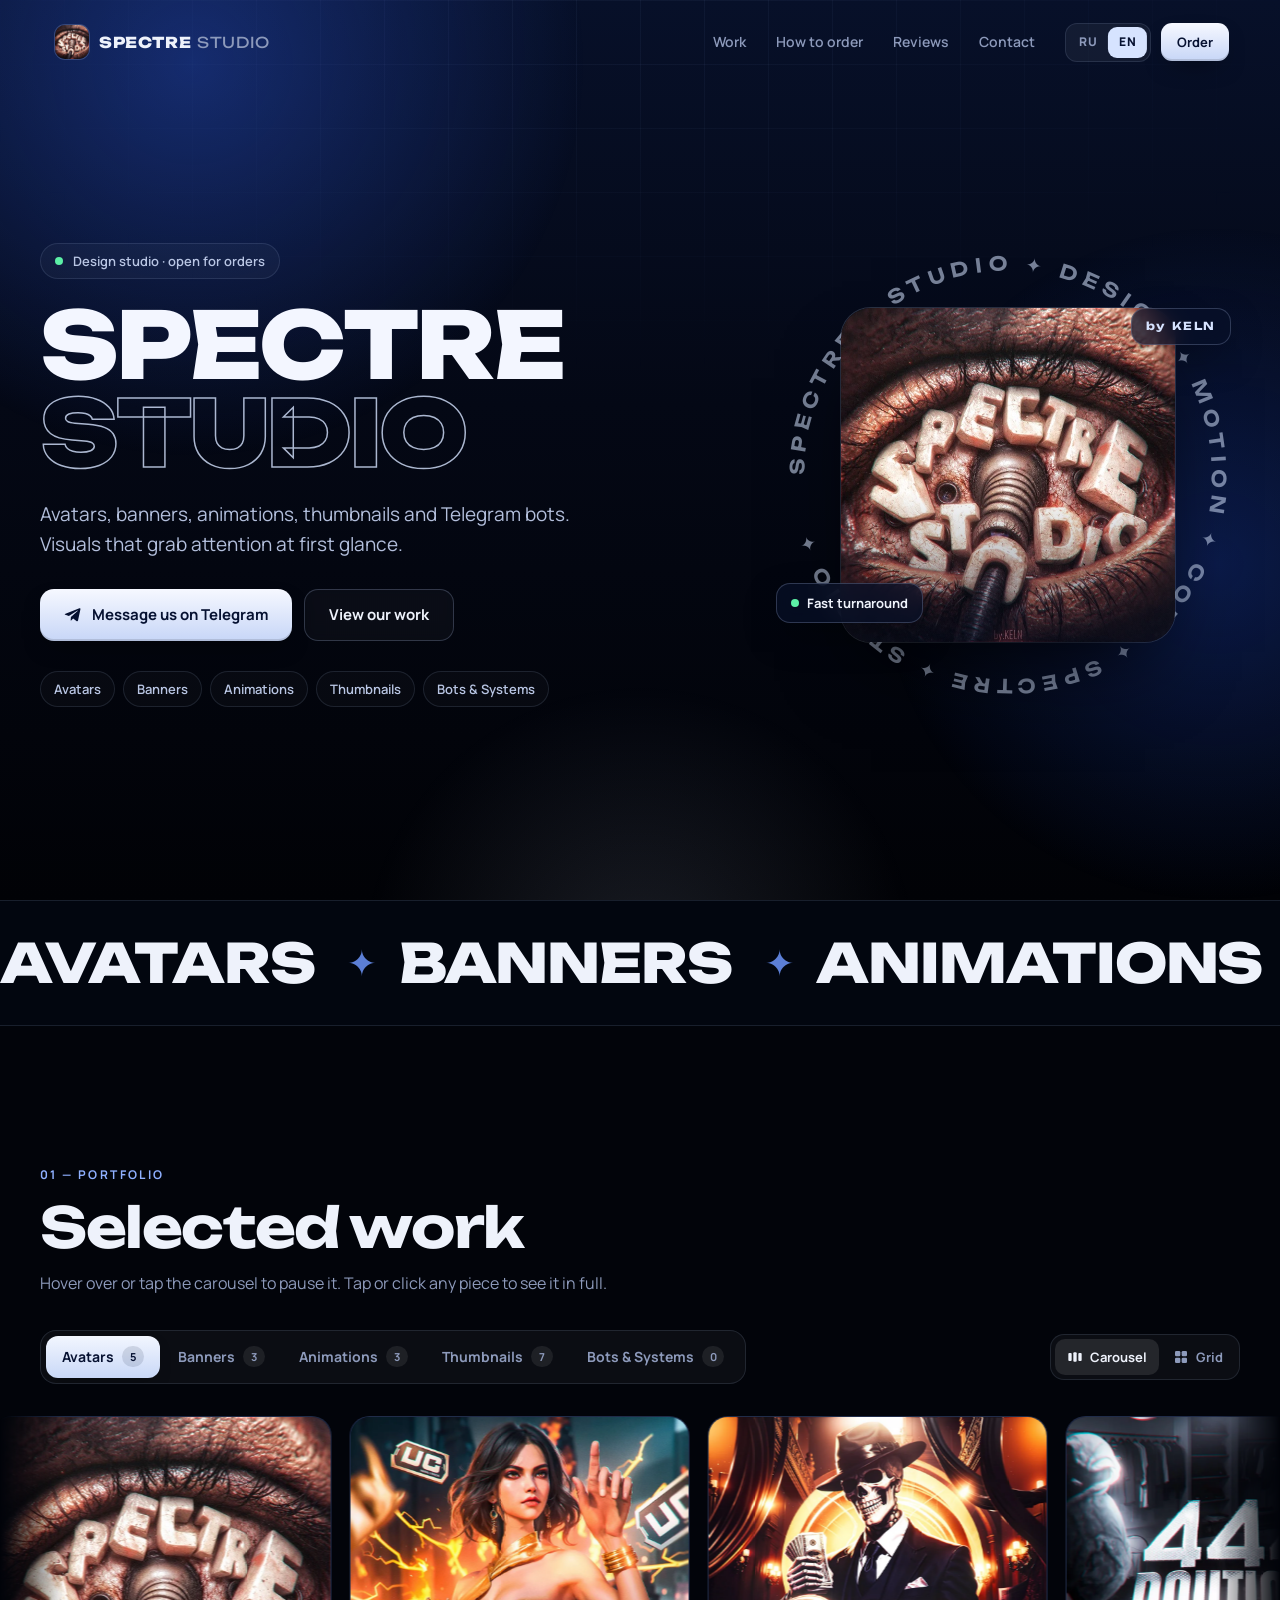
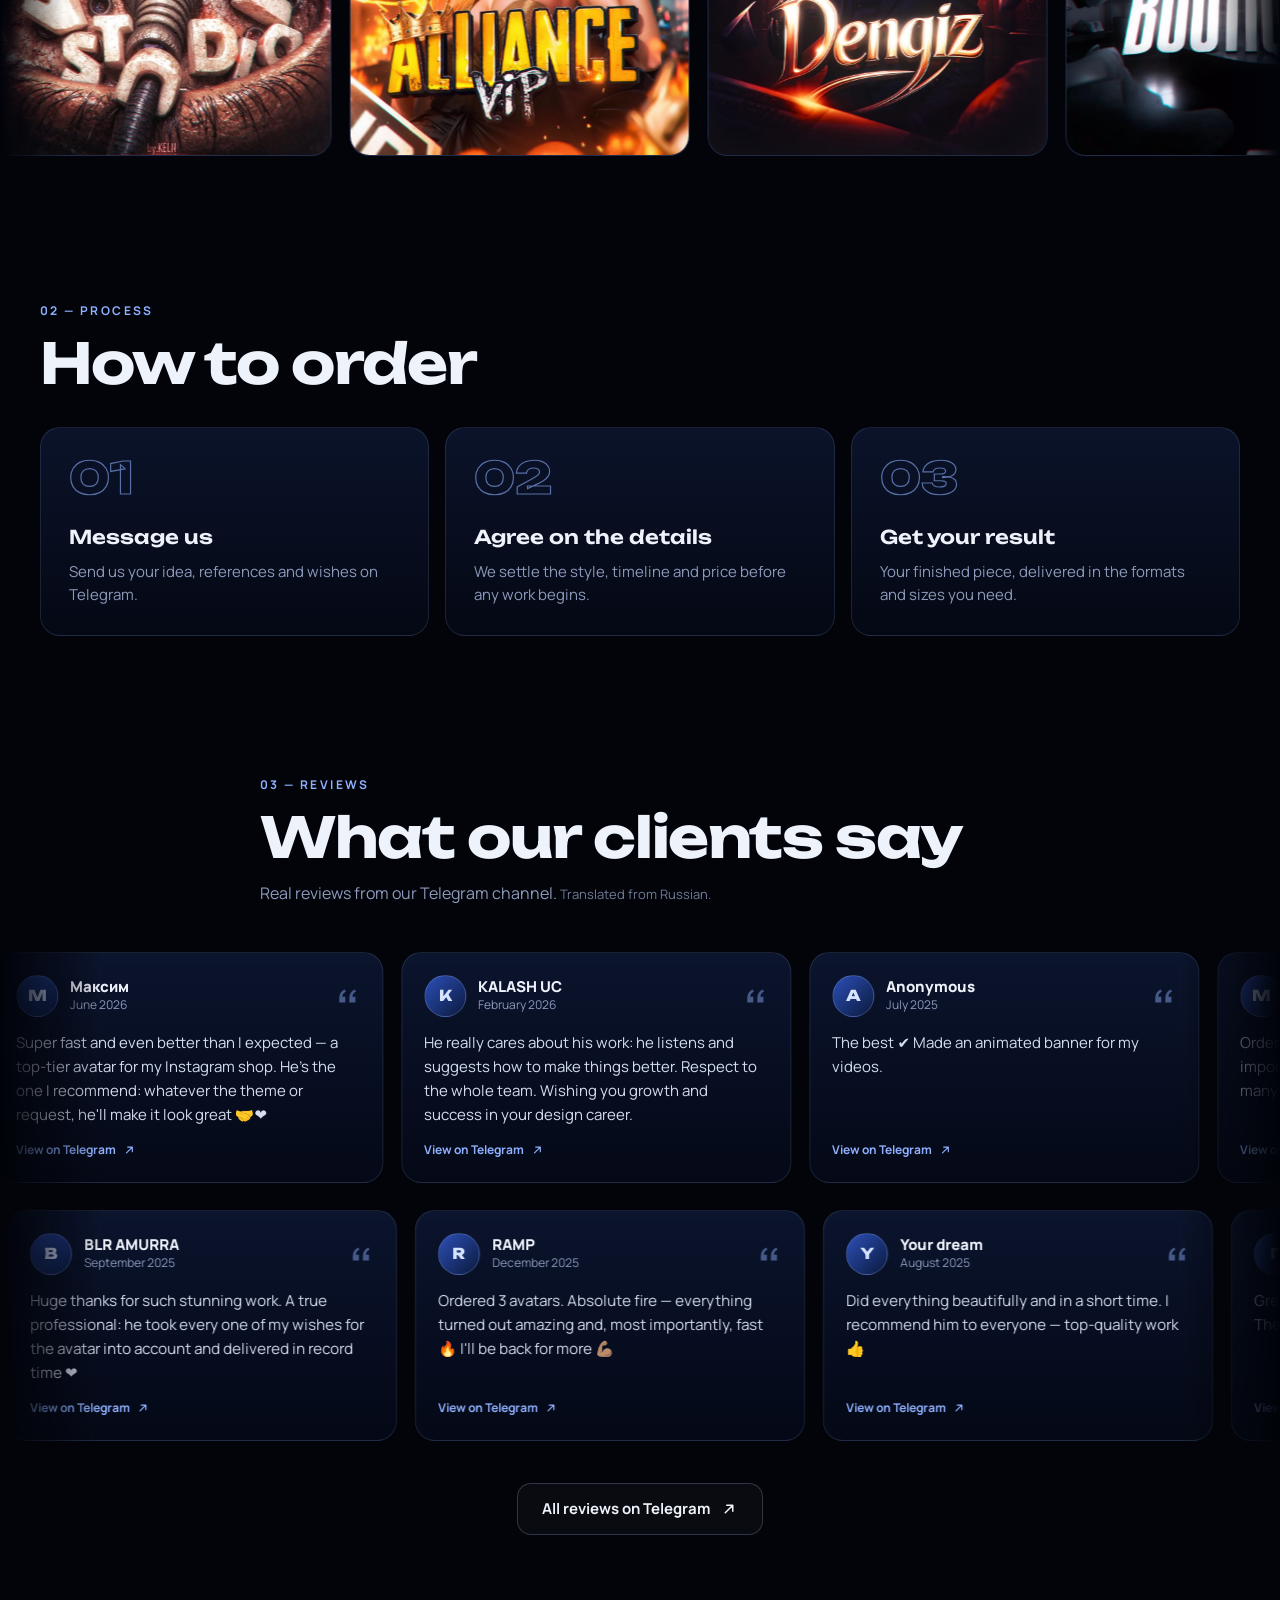
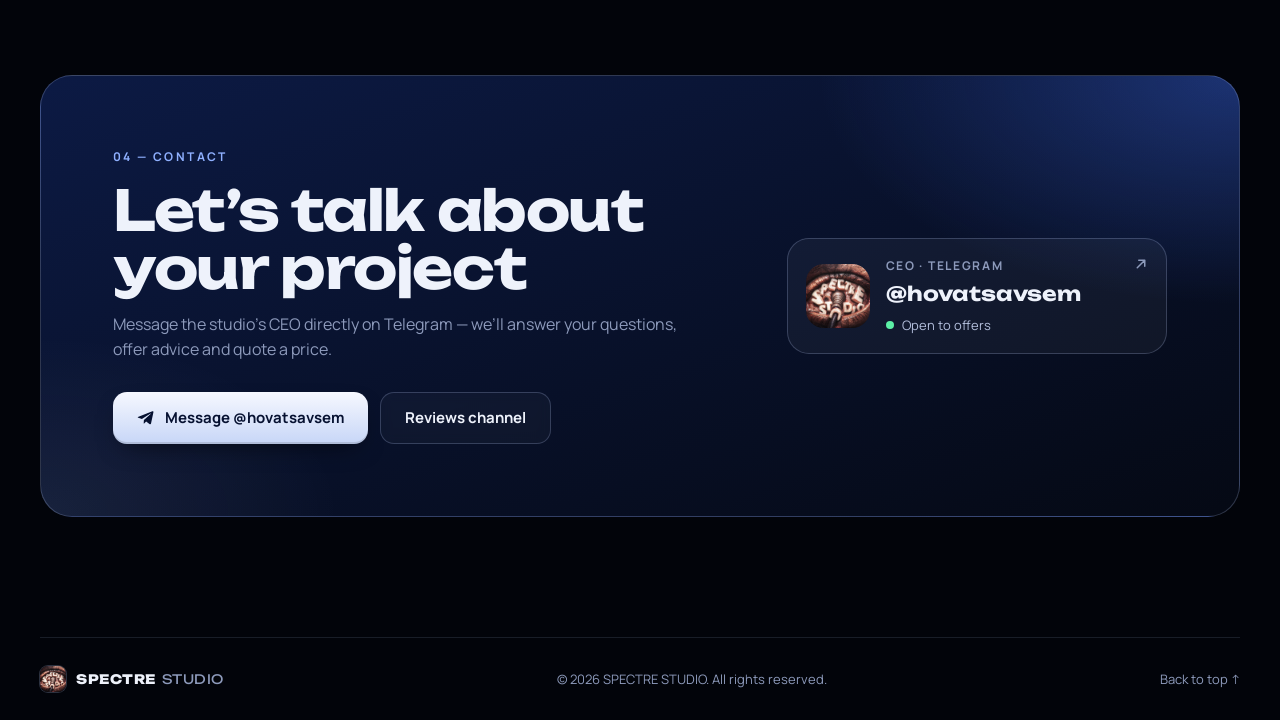
==== index.html @ 11660a3a "SPECTRE STUDIO portfolio site" ====
<!doctype html>
<html lang="ru">
<head>
  <meta charset="utf-8">
  <meta name="viewport" content="width=device-width, initial-scale=1, viewport-fit=cover">
  <title>SPECTRE STUDIO — дизайн-студия</title>
  <meta name="description" content="SPECTRE STUDIO — аватарки, баннеры, анимации, превью и Telegram-боты. Портфолио и отзывы.">
  <meta name="theme-color" content="#040814">
  <link rel="icon" href="assets/logo.webp" type="image/webp">
  <link rel="apple-touch-icon" href="assets/logo.webp">
  <meta property="og:type" content="website">
  <meta property="og:title" content="SPECTRE STUDIO">
  <meta property="og:description" content="Аватарки, баннеры, анимации, превью и Telegram-боты. Avatars, banners, animations, thumbnails & bots.">
  <meta property="og:image" content="assets/logo.webp">
  <link rel="preconnect" href="https://fonts.googleapis.com">
  <link rel="preconnect" href="https://fonts.gstatic.com" crossorigin>
  <link href="https://fonts.googleapis.com/css2?family=Manrope:wght@400;500;600;700;800&family=Unbounded:wght@400;600;800&display=swap" rel="stylesheet">
  <link rel="stylesheet" href="css/style.css">
  <script>document.documentElement.classList.add('js')</script>
</head>
<body>

  <div class="bg" aria-hidden="true">
    <div class="aurora a1"></div>
    <div class="aurora a2"></div>
    <div class="aurora a3"></div>
    <div class="grid-lines"></div>
  </div>

  <!-- ================= HEADER ================= -->
  <header class="nav" id="nav">
    <a class="brand" href="#top" aria-label="SPECTRE STUDIO">
      <img src="assets/logo.webp" alt="" width="34" height="34">
      <span>SPECTRE<b>STUDIO</b></span>
    </a>
    <nav class="nav-links" id="navLinks">
      <a href="#works" data-i18n="nav.works">Работы</a>
      <a href="#process" data-i18n="nav.process">Как заказать</a>
      <a href="#reviews" data-i18n="nav.reviews">Отзывы</a>
      <a href="#contact" data-i18n="nav.contact">Контакты</a>
    </nav>
    <div class="nav-right">
      <div class="lang" id="lang" role="group" aria-label="Language">
        <span class="lang-pill" aria-hidden="true"></span>
        <button type="button" data-lang="ru">RU</button>
        <button type="button" data-lang="en">EN</button>
      </div>
      <a class="btn btn-primary btn-sm nav-cta" href="https://t.me/hovatsavsem" target="_blank" rel="noopener" data-i18n="nav.order">Заказать</a>
      <button class="burger" id="burger" type="button" aria-label="Menu" aria-expanded="false"><span></span><span></span></button>
    </div>
  </header>

  <main>
    <!-- ================= HERO ================= -->
    <section class="hero container" id="top">
      <div class="hero-text">
        <p class="eyebrow reveal"><span class="dot"></span><span data-i18n="hero.eyebrow">Дизайн-студия · принимаем заказы</span></p>
        <h1 class="hero-title" aria-label="SPECTRE STUDIO">
          <span class="line grad" data-split>SPECTRE</span>
          <span class="line outline" data-split>STUDIO</span>
        </h1>
        <p class="hero-sub reveal" style="--d:.5s" data-i18n="hero.sub">Аватарки, баннеры, анимации, превью и Telegram-боты. Делаем визуал, который цепляет с первого взгляда.</p>
        <div class="hero-cta reveal" style="--d:.65s">
          <a class="btn btn-primary magnetic" href="https://t.me/hovatsavsem" target="_blank" rel="noopener">
            <svg class="ic" viewBox="0 0 24 24" aria-hidden="true"><path d="M21.9 4.3 18.7 19.4c-.2 1-.9 1.3-1.7.8l-4.8-3.5-2.3 2.2c-.3.3-.5.5-1 .5l.3-4.9 8.9-8c.4-.3-.1-.5-.6-.2l-11 6.9-4.7-1.5c-1-.3-1-1 .2-1.5L20.5 3c.9-.3 1.6.2 1.4 1.3Z" fill="currentColor"/></svg>
            <span data-i18n="hero.cta">Написать в Telegram</span>
          </a>
          <a class="btn btn-ghost" href="#works" data-i18n="hero.cta2">Смотреть работы</a>
        </div>
        <ul class="hero-cats reveal" style="--d:.8s" id="heroCats"></ul>
      </div>

      <div class="hero-visual reveal" style="--d:.3s" id="heroVisual">
        <svg class="orbit" viewBox="0 0 200 200" aria-hidden="true">
          <defs><path id="circ" d="M100,100 m-88,0 a88,88 0 1,1 176,0 a88,88 0 1,1 -176,0"/></defs>
          <g class="orbit-g"><text><textPath href="#circ">SPECTRE ✦ STUDIO ✦ DESIGN ✦ MOTION ✦ CODE ✦ SPECTRE ✦ STUDIO ✦ </textPath></text></g>
        </svg>
        <div class="tilt" id="tilt">
          <img src="assets/logo.webp" alt="SPECTRE STUDIO" width="640" height="640" fetchpriority="high">
          <div class="tilt-glare"></div>
        </div>
        <div class="float-badge fb1"><span class="dot"></span><span data-i18n="hero.badge1">Быстрые сроки</span></div>
        <div class="float-badge fb2">by KELN</div>
      </div>
    </section>

    <!-- ================= TICKER ================= -->
    <div class="ticker" aria-hidden="true"><div class="ticker-track" id="ticker"></div></div>

    <!-- ================= WORKS ================= -->
    <section class="section container" id="works">
      <div class="section-head reveal">
        <p class="kicker">01 — <span data-i18n="works.kicker">Портфолио</span></p>
        <h2 data-i18n="works.title">Наши работы</h2>
        <p class="section-sub" data-i18n="works.sub">Наведите курсор или коснитесь карусели, чтобы её остановить. Нажмите на работу, чтобы открыть её целиком.</p>
      </div>

      <div class="works-bar reveal">
        <div class="tabs" id="tabs" role="tablist"><span class="tab-ind" id="tabInd" aria-hidden="true"></span></div>
        <div class="view-toggle" id="viewToggle" role="group">
          <button type="button" data-view="carousel">
            <svg class="ic" viewBox="0 0 24 24" aria-hidden="true"><rect x="2" y="6" width="5" height="12" rx="1.5"/><rect x="9.5" y="5" width="5" height="14" rx="1.5"/><rect x="17" y="6" width="5" height="12" rx="1.5"/></svg>
            <span data-i18n="view.carousel">Карусель</span>
          </button>
          <button type="button" data-view="grid">
            <svg class="ic" viewBox="0 0 24 24" aria-hidden="true"><rect x="3" y="3" width="8" height="8" rx="2"/><rect x="13" y="3" width="8" height="8" rx="2"/><rect x="3" y="13" width="8" height="8" rx="2"/><rect x="13" y="13" width="8" height="8" rx="2"/></svg>
            <span data-i18n="view.grid">Сетка</span>
          </button>
        </div>
      </div>

      <div class="works-stage" id="stage" role="tabpanel" aria-live="polite"></div>
    </section>

    <!-- ================= PROCESS ================= -->
    <section class="section container" id="process">
      <div class="section-head reveal">
        <p class="kicker">02 — <span data-i18n="process.kicker">Процесс</span></p>
        <h2 data-i18n="process.title">Как заказать</h2>
      </div>
      <ol class="steps">
        <li class="step spot reveal">
          <span class="step-n">01</span>
          <h3 data-i18n="process.s1t">Напишите нам</h3>
          <p data-i18n="process.s1">Отправьте идею, референсы и пожелания в Telegram.</p>
        </li>
        <li class="step spot reveal" style="--d:.12s">
          <span class="step-n">02</span>
          <h3 data-i18n="process.s2t">Обсудим детали</h3>
          <p data-i18n="process.s2">Согласуем стиль, сроки и стоимость до начала работы.</p>
        </li>
        <li class="step spot reveal" style="--d:.24s">
          <span class="step-n">03</span>
          <h3 data-i18n="process.s3t">Получите результат</h3>
          <p data-i18n="process.s3">Готовая работа в нужных форматах и размерах.</p>
        </li>
      </ol>
    </section>

    <!-- ================= REVIEWS ================= -->
    <section class="section" id="reviews">
      <div class="container section-head reveal">
        <p class="kicker">03 — <span data-i18n="reviews.kicker">Отзывы</span></p>
        <h2 data-i18n="reviews.title">Что говорят клиенты</h2>
        <p class="section-sub"><span data-i18n="reviews.sub">Реальные отзывы из нашего Telegram-канала.</span> <span class="tr-note" data-i18n="reviews.note"></span></p>
      </div>
      <div class="reviews reveal" id="reviewsRows"></div>
      <div class="container center reveal">
        <a class="btn btn-ghost" href="https://t.me/specreview" target="_blank" rel="noopener">
          <span data-i18n="reviews.all">Все отзывы в Telegram</span>
          <svg class="ic" viewBox="0 0 24 24" aria-hidden="true"><path d="M7 17 17 7M9 7h8v8" fill="none" stroke="currentColor" stroke-width="2" stroke-linecap="round" stroke-linejoin="round"/></svg>
        </a>
      </div>
    </section>

    <!-- ================= CONTACT ================= -->
    <section class="section container" id="contact">
      <div class="contact-card reveal">
        <div class="contact-text">
          <p class="kicker">04 — <span data-i18n="contact.kicker">Контакты</span></p>
          <h2 data-i18n="contact.title">Обсудим ваш проект?</h2>
          <p class="section-sub" data-i18n="contact.sub">Пишите напрямую CEO студии в Telegram — ответим на вопросы, подскажем и рассчитаем стоимость.</p>
          <div class="hero-cta">
            <a class="btn btn-primary magnetic" href="https://t.me/hovatsavsem" target="_blank" rel="noopener">
              <svg class="ic" viewBox="0 0 24 24" aria-hidden="true"><path d="M21.9 4.3 18.7 19.4c-.2 1-.9 1.3-1.7.8l-4.8-3.5-2.3 2.2c-.3.3-.5.5-1 .5l.3-4.9 8.9-8c.4-.3-.1-.5-.6-.2l-11 6.9-4.7-1.5c-1-.3-1-1 .2-1.5L20.5 3c.9-.3 1.6.2 1.4 1.3Z" fill="currentColor"/></svg>
              <span data-i18n="contact.cta">Написать @hovatsavsem</span>
            </a>
            <a class="btn btn-ghost" href="https://t.me/specreview" target="_blank" rel="noopener" data-i18n="contact.cta2">Канал с отзывами</a>
          </div>
        </div>
        <a class="ceo spot" href="https://t.me/hovatsavsem" target="_blank" rel="noopener">
          <img src="assets/logo.webp" alt="" width="64" height="64" loading="lazy">
          <div>
            <p class="ceo-role">CEO · Telegram</p>
            <p class="ceo-name">@hovatsavsem</p>
            <p class="ceo-status"><span class="dot"></span><span data-i18n="contact.offers">Предложения рассматриваю</span></p>
          </div>
          <svg class="ic ceo-arrow" viewBox="0 0 24 24" aria-hidden="true"><path d="M7 17 17 7M9 7h8v8" fill="none" stroke="currentColor" stroke-width="2" stroke-linecap="round" stroke-linejoin="round"/></svg>
        </a>
      </div>
    </section>
  </main>

  <footer class="footer container">
    <span class="brand small"><img src="assets/logo.webp" alt="" width="26" height="26" loading="lazy"><span>SPECTRE<b>STUDIO</b></span></span>
    <span class="muted">© <span id="year">2026</span> SPECTRE STUDIO. <span data-i18n="footer.rights">Все права защищены.</span></span>
    <a class="muted link" href="#top" data-i18n="footer.top">Наверх ↑</a>
  </footer>

  <!-- ================= LIGHTBOX ================= -->
  <div class="lightbox" id="lightbox" role="dialog" aria-modal="true" aria-hidden="true">
    <button class="lb-btn lb-close" type="button" data-i18n-aria="lb.close" aria-label="Закрыть">
      <svg class="ic" viewBox="0 0 24 24" aria-hidden="true"><path d="M6 6l12 12M18 6 6 18" fill="none" stroke="currentColor" stroke-width="2" stroke-linecap="round"/></svg>
    </button>
    <button class="lb-btn lb-prev" type="button" data-i18n-aria="lb.prev" aria-label="Назад">
      <svg class="ic" viewBox="0 0 24 24" aria-hidden="true"><path d="M15 5l-7 7 7 7" fill="none" stroke="currentColor" stroke-width="2" stroke-linecap="round" stroke-linejoin="round"/></svg>
    </button>
    <figure class="lb-figure">
      <div class="lb-media" id="lbMedia"></div>
      <figcaption class="lb-cap"><span id="lbTitle"></span><span class="lb-count" id="lbCount"></span></figcaption>
    </figure>
    <button class="lb-btn lb-next" type="button" data-i18n-aria="lb.next" aria-label="Вперёд">
      <svg class="ic" viewBox="0 0 24 24" aria-hidden="true"><path d="M9 5l7 7-7 7" fill="none" stroke="currentColor" stroke-width="2" stroke-linecap="round" stroke-linejoin="round"/></svg>
    </button>
  </div>

  <script src="data/works.js"></script>
  <script src="data/reviews.js"></script>
  <script src="js/app.js"></script>
</body>
</html>
---- css/style.css ----
/* =====================================================================
   SPECTRE STUDIO — styles
   Цвета меняются в :root
   ===================================================================== */
:root {
  --bg-0: #02040a;
  --bg-1: #060c1f;
  --navy: #0b1a3d;
  --blue: #2c4fb8;
  --blue-2: #5c7fd6;
  --ice: #d6e3ff;
  --text: #eef2fb;
  --muted: #8d9abb;
  --line: rgba(190, 210, 255, .12);
  --line-2: rgba(190, 210, 255, .22);
  --card: rgba(14, 24, 54, .5);
  --radius: 20px;
  --ease: cubic-bezier(.2, .8, .2, 1);
  --spring: cubic-bezier(.16, 1, .3, 1);
  --display: "Unbounded", "Manrope", system-ui, sans-serif;
  --body: "Manrope", system-ui, -apple-system, "Segoe UI", sans-serif;
}

*, *::before, *::after { box-sizing: border-box; margin: 0; padding: 0; }
html { scroll-behavior: smooth; -webkit-text-size-adjust: 100%; scroll-padding-top: 90px; }
html, body { overflow-x: clip; }
@supports not (overflow: clip) { html { overflow-x: visible; } body { overflow-x: hidden; } }
body {
  font-family: var(--body);
  color: var(--text);
  background: var(--bg-0);
  line-height: 1.55;
  -webkit-font-smoothing: antialiased;
  -webkit-tap-highlight-color: transparent;
}
img, video, svg { display: block; max-width: 100%; }
a { color: inherit; text-decoration: none; }
button { font: inherit; color: inherit; background: none; border: 0; cursor: pointer; }
ol, ul { list-style: none; }
:focus-visible { outline: 2px solid var(--ice); outline-offset: 3px; border-radius: 10px; }
::selection { background: var(--blue); color: #fff; }
.container { width: min(1200px, 100% - 32px); margin-inline: auto; }
.center { display: flex; justify-content: center; }
.muted { color: var(--muted); }
.ic { width: 18px; height: 18px; flex: none; fill: currentColor; }

/* ---------------- background ---------------- */
.bg {
  position: fixed; inset: 0; z-index: -1; overflow: hidden;
  background: linear-gradient(180deg, #071029 0%, #040815 45%, #010206 100%);
}
.aurora { position: absolute; border-radius: 50%; will-change: transform; }
.a1 { width: 70vmax; height: 70vmax; left: -20vmax; top: -30vmax;
  background: radial-gradient(circle, rgba(40, 80, 200, .45), transparent 62%);
  animation: drift1 28s ease-in-out infinite alternate; }
.a2 { width: 60vmax; height: 60vmax; right: -25vmax; top: 20vh;
  background: radial-gradient(circle, rgba(18, 44, 120, .55), transparent 62%);
  animation: drift2 34s ease-in-out infinite alternate; }
.a3 { width: 50vmax; height: 50vmax; left: 25vw; bottom: -30vmax;
  background: radial-gradient(circle, rgba(210, 225, 255, .12), transparent 62%);
  animation: drift1 40s ease-in-out infinite alternate-reverse; }
.grid-lines {
  position: absolute; inset: 0;
  background-image:
    linear-gradient(rgba(160, 190, 255, .05) 1px, transparent 1px),
    linear-gradient(90deg, rgba(160, 190, 255, .05) 1px, transparent 1px);
  background-size: 64px 64px;
  -webkit-mask-image: radial-gradient(ellipse 80% 60% at 50% 0%, #000 10%, transparent 70%);
          mask-image: radial-gradient(ellipse 80% 60% at 50% 0%, #000 10%, transparent 70%);
}
@keyframes drift1 { to { transform: translate3d(8vw, 6vh, 0) scale(1.1); } }
@keyframes drift2 { to { transform: translate3d(-6vw, -8vh, 0) scale(1.15); } }

/* ---------------- buttons ---------------- */
.btn {
  position: relative; display: inline-flex; align-items: center; justify-content: center; gap: 10px;
  height: 52px; padding: 0 24px; border-radius: 14px;
  font-weight: 700; font-size: 15px; white-space: nowrap; overflow: hidden;
  transition: transform .25s var(--ease), background .25s, box-shadow .3s, border-color .25s;
}
.btn:active { transform: scale(.97); }
.btn-primary {
  background: linear-gradient(180deg, #f6f8ff, #c7d6f7);
  color: #061131;
  box-shadow: 0 10px 26px -12px rgba(0, 0, 0, .7), inset 0 -2px 0 rgba(0, 0, 0, .12);
}
.btn-primary::after {
  content: ""; position: absolute; inset: 0;
  background: linear-gradient(110deg, transparent 30%, rgba(255, 255, 255, .8) 50%, transparent 70%);
  transform: translateX(-120%); transition: transform .8s var(--ease);
}
.btn-primary:hover::after { transform: translateX(120%); }
.btn-primary:hover { box-shadow: 0 16px 32px -12px rgba(0, 0, 0, .8), inset 0 -2px 0 rgba(0, 0, 0, .12); }
.btn-ghost { border: 1px solid var(--line-2); background: rgba(255, 255, 255, .03); backdrop-filter: blur(6px); }
.btn-ghost:hover { background: rgba(255, 255, 255, .08); border-color: rgba(210, 225, 255, .4); }
.btn-sm { height: 38px; padding: 0 16px; font-size: 13px; border-radius: 11px; }

/* ---------------- header ---------------- */
.nav {
  position: fixed; top: 12px; left: 50%; transform: translateX(-50%);
  width: min(1200px, 100% - 24px); z-index: 50;
  display: flex; align-items: center; gap: 16px;
  padding: 10px 10px 10px 14px; border-radius: 18px;
  border: 1px solid transparent;
  transition: background .35s, border-color .35s, backdrop-filter .35s;
}
.nav.scrolled, .nav.open {
  background: rgba(5, 10, 26, .66);
  -webkit-backdrop-filter: blur(16px) saturate(150%);
          backdrop-filter: blur(16px) saturate(150%);
  border-color: var(--line);
}
.brand { display: flex; align-items: center; gap: 10px; font-family: var(--display); font-weight: 800; font-size: 15px; letter-spacing: .04em; }
.brand img { width: 34px; height: 34px; border-radius: 10px; object-fit: cover; box-shadow: 0 0 0 1px var(--line-2); }
.brand b { font-weight: 400; color: var(--muted); margin-left: 6px; }
.brand.small { font-size: 13px; }
.brand.small img { width: 26px; height: 26px; border-radius: 8px; }
.nav-links { display: flex; gap: 2px; margin-left: auto; }
.nav-links a { padding: 8px 14px; border-radius: 10px; font-size: 14px; font-weight: 600; color: var(--muted); transition: color .2s, background .2s; }
.nav-links a:hover { color: var(--text); background: rgba(255, 255, 255, .06); }
.nav-right { display: flex; align-items: center; gap: 10px; }

.lang { position: relative; display: grid; grid-template-columns: 1fr 1fr; padding: 3px; border-radius: 12px; background: rgba(255, 255, 255, .05); border: 1px solid var(--line); }
.lang button { position: relative; z-index: 1; padding: 6px 10px; font-size: 12px; font-weight: 800; letter-spacing: .08em; color: var(--muted); transition: color .3s; }
.lang button[aria-pressed="true"] { color: #061131; }
.lang-pill { position: absolute; top: 3px; bottom: 3px; left: 3px; width: calc(50% - 3px); border-radius: 9px; background: var(--ice); transition: transform .45s var(--spring); }
.lang[data-active="en"] .lang-pill { transform: translateX(100%); }

.burger { display: none; width: 40px; height: 40px; border-radius: 11px; border: 1px solid var(--line); background: rgba(255, 255, 255, .04); position: relative; }
.burger span { position: absolute; left: 11px; right: 11px; height: 2px; border-radius: 2px; background: var(--text); transition: transform .35s var(--ease); }
.burger span:first-child { top: 15px; }
.burger span:last-child { top: 22px; }
.nav.open .burger span:first-child { transform: translateY(3.5px) rotate(45deg); }
.nav.open .burger span:last-child { transform: translateY(-3.5px) rotate(-45deg); }

/* ---------------- hero ---------------- */
.hero {
  min-height: 100vh; min-height: 100svh;
  display: grid; grid-template-columns: 1.2fr .8fr; align-items: center; gap: 40px;
  padding: 120px 0 70px;
}
.eyebrow {
  display: inline-flex; align-items: center; gap: 10px;
  padding: 7px 14px; border-radius: 99px;
  border: 1px solid var(--line); background: rgba(255, 255, 255, .03);
  font-size: 13px; font-weight: 600; color: #b9c6e4;
}
.dot { width: 8px; height: 8px; border-radius: 50%; background: #5cf0a6; flex: none; }

.hero-title {
  font-family: var(--display); font-weight: 800;
  font-size: clamp(52px, 7.2vw, 104px); line-height: .95; letter-spacing: -.035em;
  margin: 22px 0 24px;
}
.hero-title .line { display: block; white-space: nowrap; }
.grad { color: #f3f6ff; }
.outline { color: transparent; -webkit-text-stroke: 1.5px rgba(214, 227, 255, .8); }
.char {
  display: inline-block; opacity: 0; filter: blur(14px); transform: translateY(35%) scale(.96);
  animation: charIn 1s var(--ease) forwards;
  animation-delay: calc(var(--i) * 55ms + 120ms);
}
@keyframes charIn { to { opacity: 1; filter: blur(0); transform: none; } }
.hero-sub { font-size: clamp(16px, 1.5vw, 19px); color: #b3bfdc; max-width: 46ch; }
.hero-cta { display: flex; flex-wrap: wrap; gap: 12px; margin-top: 30px; }
.hero-cats { display: flex; flex-wrap: wrap; gap: 8px; margin-top: 30px; }
.hero-cats button {
  padding: 7px 13px; border-radius: 99px; font-size: 13px; font-weight: 600; color: #b9c6e4;
  border: 1px solid var(--line); background: rgba(255, 255, 255, .025);
  transition: color .2s, border-color .2s, background .2s, transform .2s;
}
.hero-cats button:hover { color: var(--text); border-color: var(--line-2); background: rgba(255, 255, 255, .07); transform: translateY(-2px); }

.hero-visual { position: relative; width: 100%; max-width: 500px; aspect-ratio: 1; justify-self: center; perspective: 1100px; }
.orbit { position: absolute; inset: 0; width: 100%; height: 100%; overflow: hidden; }
.orbit-g { transform-origin: 100px 100px; animation: spin 40s linear infinite; }
.orbit text { font-family: var(--display); font-size: 8.4px; font-weight: 600; letter-spacing: 2.6px; fill: rgba(214, 227, 255, .55); }
@keyframes spin { to { transform: rotate(360deg); } }
.tilt {
  position: absolute; inset: 14%; border-radius: 30px; overflow: hidden;
  transform-style: preserve-3d; transition: transform .25s ease-out;
  box-shadow: 0 40px 80px -30px rgba(0, 0, 0, .85), 0 0 0 1px rgba(210, 225, 255, .18);
  animation: bob 7s ease-in-out infinite;
}
.tilt img { width: 100%; height: 100%; object-fit: cover; }
.tilt::after { content: ""; position: absolute; inset: 0; background: linear-gradient(180deg, transparent 55%, rgba(4, 10, 30, .55)); pointer-events: none; }
.tilt-glare { position: absolute; inset: 0; z-index: 1; pointer-events: none; opacity: 0; transition: opacity .3s;
  background: radial-gradient(circle at var(--gx, 50%) var(--gy, 50%), rgba(255, 255, 255, .28), transparent 50%); }
.hero-visual:hover .tilt-glare { opacity: 1; }
@keyframes bob { 50% { translate: 0 -10px; } }
.float-badge {
  position: absolute; display: flex; align-items: center; gap: 8px;
  padding: 9px 14px; border-radius: 14px; font-size: 13px; font-weight: 700;
  background: rgba(8, 16, 40, .7); border: 1px solid var(--line-2);
  -webkit-backdrop-filter: blur(10px); backdrop-filter: blur(10px);
  box-shadow: 0 14px 40px -12px rgba(0, 0, 0, .7);
  animation: bob 6s ease-in-out infinite;
}
.fb1 { left: 0; bottom: 18%; animation-delay: -2s; }
.fb2 { right: 2%; top: 14%; font-family: var(--display); font-size: 11px; letter-spacing: .14em; color: var(--ice); }

/* ---------------- ticker ---------------- */
.ticker { overflow: hidden; border-block: 1px solid var(--line); padding: 20px 0; background: rgba(4, 9, 24, .45); }
.ticker-track { display: flex; width: max-content; animation: tick 45s linear infinite; }
.ticker-track span {
  font-family: var(--display); font-weight: 800; font-size: clamp(26px, 4.4vw, 54px);
  letter-spacing: -.02em; text-transform: uppercase; padding-right: .6em; white-space: nowrap;
}
.ticker-track span:nth-child(even) { color: transparent; -webkit-text-stroke: 1.2px rgba(214, 227, 255, .45); }
.ticker-track i { font-style: normal; color: var(--blue-2); padding-right: .6em; font-family: var(--display); font-size: clamp(20px, 3vw, 36px); align-self: center; }
@keyframes tick { to { transform: translateX(-50%); } }

/* ---------------- sections ---------------- */
.section { padding: clamp(80px, 11vw, 140px) 0 0; }
.section:last-of-type { padding-bottom: clamp(80px, 10vw, 120px); }
.section-head { max-width: 760px; }
.kicker { font-size: 12px; font-weight: 700; letter-spacing: .2em; text-transform: uppercase; color: #8fb0ff; }
.section h2 { font-family: var(--display); font-weight: 700; font-size: clamp(30px, 4.8vw, 56px); line-height: 1.05; letter-spacing: -.025em; margin: 14px 0; }
.section-sub { color: var(--muted); font-size: 16px; max-width: 58ch; }
.tr-note { font-size: 13px; opacity: .8; }

/* ---------------- works ---------------- */
.works-bar { display: flex; justify-content: space-between; align-items: center; gap: 14px; flex-wrap: wrap; margin: 34px 0 26px; }
.tabs {
  position: relative; display: flex; gap: 2px; padding: 5px; max-width: 100%;
  border-radius: 16px; background: rgba(255, 255, 255, .04); border: 1px solid var(--line);
  overflow-x: auto; scrollbar-width: none; overscroll-behavior-x: contain;
}
.tabs::-webkit-scrollbar { display: none; }
.tab {
  position: relative; z-index: 1; flex: none; display: flex; align-items: center; gap: 8px;
  padding: 10px 16px; border-radius: 12px; font-size: 14px; font-weight: 700; color: var(--muted);
  transition: color .3s;
}
.tab:hover { color: var(--text); }
.tab .count { font-size: 11px; font-weight: 700; min-width: 22px; padding: 2px 7px; border-radius: 99px; background: rgba(255, 255, 255, .08); transition: background .3s; }
.tab[aria-selected="true"] { color: #061131; }
.tab[aria-selected="true"] .count { background: rgba(6, 17, 49, .12); }
.tab-ind {
  position: absolute; top: 5px; bottom: 5px; left: 0; width: 0; border-radius: 12px;
  background: linear-gradient(180deg, #f2f6ff, #c9d8f7);
  box-shadow: 0 6px 16px -8px rgba(0, 0, 0, .6);
  transition: transform .5s var(--spring), width .5s var(--spring);
}
.view-toggle { display: flex; padding: 4px; gap: 2px; border-radius: 14px; background: rgba(255, 255, 255, .04); border: 1px solid var(--line); }
.view-toggle button { display: flex; align-items: center; gap: 7px; padding: 8px 12px; border-radius: 10px; font-size: 13px; font-weight: 700; color: var(--muted); transition: color .25s, background .25s; }
.view-toggle button .ic { width: 16px; height: 16px; }
.view-toggle button[aria-pressed="true"] { color: var(--text); background: rgba(255, 255, 255, .1); }

.works-stage { position: relative; min-height: 240px; transition: opacity .35s var(--ease), filter .35s var(--ease), transform .35s var(--ease); }
.works-stage.swap { opacity: 0; filter: blur(10px); transform: translateY(10px); }
.works-stage .empty { display: flex; flex-direction: column; align-items: center; gap: 22px; padding: 56px 20px; text-align: center; color: var(--muted); border: 1px dashed var(--line-2); border-radius: var(--radius); background: rgba(255, 255, 255, .02); }
.works-stage .empty p { max-width: 46ch; font-size: 16px; }

.marquee {
  overflow: hidden; touch-action: pan-y; cursor: grab; padding: 6px 0;
  -webkit-mask-image: linear-gradient(90deg, transparent, #000 5%, #000 95%, transparent);
          mask-image: linear-gradient(90deg, transparent, #000 5%, #000 95%, transparent);
}
.marquee.dragging { cursor: grabbing; }
.marquee.dragging .work { pointer-events: none; }
.m-track { display: flex; gap: 18px; width: max-content; will-change: transform; }
.works-stage .marquee { margin-inline: calc((100vw - min(1200px, 100vw - 32px)) / -2); padding-inline: 0; }

.work {
  --h: clamp(210px, 30vw, 340px);
  position: relative; flex: none; display: block; text-align: left;
  height: var(--h); aspect-ratio: var(--ratio, 1);
  border-radius: var(--radius); overflow: hidden; isolation: isolate;
  background: #0a1430; border: 1px solid var(--line);
  user-select: none; -webkit-user-select: none; -webkit-touch-callout: none;
  transition: border-color .3s, box-shadow .4s var(--ease), transform .4s var(--ease);
}
.work:hover { border-color: rgba(210, 225, 255, .35); box-shadow: 0 24px 48px -24px rgba(0, 0, 0, .8); }
.work img, .work video { width: 100%; height: 100%; object-fit: cover; pointer-events: none; -webkit-user-drag: none; transition: transform .8s var(--ease); }
.work:hover img, .work:hover video { transform: scale(1.05); }
.w-info {
  position: absolute; inset: auto 0 0 0; z-index: 2;
  display: flex; align-items: flex-end; justify-content: space-between; gap: 12px;
  padding: 40px 16px 14px; font-size: 14px; font-weight: 700;
  background: linear-gradient(transparent, rgba(2, 5, 14, .85));
  opacity: 0; transform: translateY(8px); transition: opacity .35s, transform .35s var(--ease);
}
.work:hover .w-info, .work:focus-visible .w-info { opacity: 1; transform: none; }
.w-zoom { width: 34px; height: 34px; flex: none; margin-left: auto; display: grid; place-items: center; border-radius: 10px; background: rgba(255, 255, 255, .14); -webkit-backdrop-filter: blur(6px); backdrop-filter: blur(6px); }
.w-zoom .ic { width: 16px; height: 16px; }
.w-badge { position: absolute; top: 12px; left: 12px; z-index: 2; padding: 4px 9px; border-radius: 8px; font-size: 11px; font-weight: 800; letter-spacing: .08em; background: rgba(4, 10, 28, .7); border: 1px solid var(--line-2); }

.w-grid { display: grid; gap: 16px; grid-template-columns: repeat(auto-fill, minmax(var(--min), 1fr)); }
.w-grid .work { height: auto; width: 100%; }
.w-grid .work.reveal-item { animation: itemIn .7s var(--ease) both; animation-delay: calc(var(--i) * 45ms); }
@keyframes itemIn { from { opacity: 0; transform: translateY(16px) scale(.98); filter: blur(6px); } }

/* bot / system card */
.bot { display: flex; flex-direction: column; background: linear-gradient(160deg, #0e1d48, #060b1c 70%); }
.bot-bar { display: flex; align-items: center; gap: 6px; padding: 12px 14px; border-bottom: 1px solid var(--line); }
.bot-bar i { width: 9px; height: 9px; border-radius: 50%; background: rgba(214, 227, 255, .25); }
.bot-bar i:first-child { background: #5c7fd6; }
.bot-bar span { margin-left: 8px; font-family: ui-monospace, "Cascadia Code", Consolas, monospace; font-size: 11px; color: var(--muted); }
.bot-body { flex: 1; display: flex; flex-direction: column; gap: 10px; padding: clamp(14px, 2vw, 22px); min-height: 0; }
.bot-body h3 { font-family: var(--display); font-weight: 600; font-size: clamp(15px, 1.6vw, 19px); line-height: 1.2; }
.bot-body p { color: #b3bfdc; font-size: 14px; overflow: hidden; display: -webkit-box; -webkit-line-clamp: 4; -webkit-box-orient: vertical; }
.tags { display: flex; flex-wrap: wrap; gap: 6px; margin-top: auto; }
.tags li { padding: 4px 9px; border-radius: 8px; font-size: 11px; font-weight: 700; font-family: ui-monospace, Consolas, monospace; color: var(--ice); background: rgba(92, 127, 214, .16); border: 1px solid rgba(92, 127, 214, .3); }

/* ---------------- process ---------------- */
.steps { display: grid; grid-template-columns: repeat(3, 1fr); gap: 16px; margin-top: 34px; counter-reset: s; }
.step {
  position: relative; padding: 28px; border-radius: var(--radius);
  background: linear-gradient(180deg, rgba(22, 38, 82, .45), rgba(8, 14, 34, .45));
  border: 1px solid var(--line);
}
.step-n { font-family: var(--display); font-weight: 800; font-size: 44px; line-height: 1; color: transparent; -webkit-text-stroke: 1.2px rgba(143, 176, 255, .6); }
.step h3 { font-family: var(--display); font-weight: 600; font-size: 19px; margin: 22px 0 8px; }
.step p { color: var(--muted); font-size: 15px; }

/* ---------------- reviews ---------------- */
.reviews { display: grid; gap: 16px; margin: 40px 0 36px; }
.reviews .marquee { -webkit-mask-image: linear-gradient(90deg, transparent, #000 8%, #000 92%, transparent); mask-image: linear-gradient(90deg, transparent, #000 8%, #000 92%, transparent); }
.review {
  position: relative; flex: none; width: clamp(280px, 78vw, 390px);
  display: flex; flex-direction: column; gap: 14px; padding: 22px;
  border-radius: var(--radius); border: 1px solid var(--line);
  background: linear-gradient(180deg, rgba(22, 38, 82, .5), rgba(8, 14, 34, .55));
  user-select: none; -webkit-user-select: none;
}
.rv-head { display: flex; align-items: center; gap: 12px; }
.rv-ava { width: 42px; height: 42px; flex: none; display: grid; place-items: center; border-radius: 50%; font-family: var(--display); font-weight: 800; font-size: 15px; color: var(--ice); background: linear-gradient(135deg, var(--blue), var(--navy)); border: 1px solid var(--line-2); }
.rv-name { font-weight: 800; font-size: 15px; line-height: 1.2; overflow: hidden; text-overflow: ellipsis; white-space: nowrap; }
.rv-date { font-size: 12px; color: var(--muted); }
.rv-q { margin-left: auto; width: 26px; height: 26px; color: rgba(143, 176, 255, .45); }
.rv-text { color: #d5ddef; font-size: 15px; line-height: 1.6; }
.rv-link { margin-top: auto; align-self: flex-start; display: inline-flex; align-items: center; gap: 6px; font-size: 12px; font-weight: 700; color: #8fb0ff; transition: color .2s; }
.rv-link:hover { color: var(--ice); }
.rv-link .ic { width: 14px; height: 14px; }

/* ---------------- contact ---------------- */
.contact-card {
  position: relative; overflow: hidden; display: grid; grid-template-columns: 1.25fr .75fr; align-items: center; gap: 40px;
  padding: clamp(28px, 6vw, 72px); border-radius: 32px; border: 1px solid var(--line-2);
  background:
    radial-gradient(700px 380px at 100% 0%, rgba(60, 105, 230, .38), transparent 60%),
    radial-gradient(500px 300px at 0% 100%, rgba(210, 225, 255, .08), transparent 60%),
    linear-gradient(160deg, #0c1a44, #050914);
}
.contact-card h2 { margin-top: 14px; }
.ceo {
  position: relative; display: flex; align-items: center; gap: 16px; padding: 18px;
  border-radius: 22px; background: rgba(255, 255, 255, .045); border: 1px solid var(--line-2);
  transition: transform .35s var(--ease), background .3s;
}
.ceo:hover { transform: translateY(-4px); background: rgba(255, 255, 255, .07); }
.ceo img { width: 64px; height: 64px; border-radius: 18px; object-fit: cover; flex: none; }
.ceo-role { font-size: 12px; font-weight: 700; letter-spacing: .14em; text-transform: uppercase; color: var(--muted); }
.ceo-name { font-family: var(--display); font-weight: 700; font-size: clamp(15px, 1.8vw, 20px); margin: 2px 0 6px; overflow-wrap: anywhere; }
.ceo-status { display: flex; align-items: center; gap: 8px; font-size: 13px; color: #b3bfdc; }
.ceo-arrow { position: absolute; top: 16px; right: 16px; color: var(--muted); transition: transform .3s var(--ease), color .3s; }
.ceo:hover .ceo-arrow { transform: translate(3px, -3px); color: var(--text); }

/* ---------------- footer ---------------- */
.footer { display: flex; align-items: center; justify-content: space-between; gap: 16px; flex-wrap: wrap; padding: 28px 0 calc(28px + env(safe-area-inset-bottom)); border-top: 1px solid var(--line); font-size: 13px; }
.footer .link:hover { color: var(--text); }

/* ---------------- spotlight border ---------------- */
.spot { --mx: 50%; --my: 50%; }
.spot::before {
  content: ""; position: absolute; inset: 0; z-index: 3; border-radius: inherit; padding: 1px; pointer-events: none;
  background: radial-gradient(240px circle at var(--mx) var(--my), rgba(200, 220, 255, .75), transparent 65%);
  -webkit-mask: linear-gradient(#000 0 0) content-box, linear-gradient(#000 0 0);
  -webkit-mask-composite: xor; mask-composite: exclude;
  opacity: 0; transition: opacity .35s;
}
.spot:hover::before { opacity: 1; }

/* ---------------- lightbox ---------------- */
.lightbox {
  position: fixed; inset: 0; z-index: 100; display: grid; place-items: center; grid-template-columns: minmax(0, 1fr);
  padding: 70px 80px; background: rgba(2, 4, 12, .88);
  -webkit-backdrop-filter: blur(16px); backdrop-filter: blur(16px);
  opacity: 0; visibility: hidden; transition: opacity .35s var(--ease), visibility .35s;
  touch-action: pan-y;
}
.lightbox.open { opacity: 1; visibility: visible; }
.lb-figure { width: 100%; min-width: 0; display: flex; flex-direction: column; align-items: center; max-width: 100%; max-height: 100%; }
.lb-media { display: grid; place-items: center; width: 100%; max-width: 1200px; }
.lb-media > * {
  max-width: 100%; max-height: calc(100svh - 190px); border-radius: 18px; object-fit: contain;
  box-shadow: 0 40px 80px -30px rgba(0, 0, 0, .85);
  animation: lbIn .45s var(--ease) both;
}
.lb-media img, .lb-media video { width: auto; height: auto; }
@keyframes lbIn { from { opacity: 0; transform: scale(.95); filter: blur(8px); } }
.lb-media .bot { position: relative; width: min(620px, 100%); height: auto; aspect-ratio: auto; }
.lb-media .bot .bot-body { padding: 28px; }
.lb-media .bot p { -webkit-line-clamp: unset; font-size: 16px; }
.lb-media .bot a.btn { margin-top: 10px; align-self: flex-start; }
.lb-cap { display: flex; gap: 14px; align-items: center; justify-content: center; margin-top: 16px; font-size: 14px; font-weight: 600; color: #b9c6e4; text-align: center; }
.lb-count { color: var(--muted); font-variant-numeric: tabular-nums; }
.lb-btn {
  position: absolute; z-index: 2; width: 48px; height: 48px; display: grid; place-items: center;
  border-radius: 14px; background: rgba(255, 255, 255, .07); border: 1px solid var(--line-2);
  transition: background .2s, transform .2s;
}
.lb-btn:hover { background: rgba(255, 255, 255, .15); }
.lb-btn:active { transform: scale(.94); }
.lb-btn .ic { width: 22px; height: 22px; fill: none; }
.lb-close { top: 16px; right: 16px; }
.lb-prev { left: 16px; top: 50%; margin-top: -24px; }
.lb-next { right: 16px; top: 50%; margin-top: -24px; }
body.lb-lock { overflow: hidden; }

/* ---------------- reveal ---------------- */
.js .reveal { opacity: 0; transform: translateY(26px); filter: blur(8px); transition: opacity 1s var(--ease), transform 1s var(--ease), filter 1s var(--ease); transition-delay: var(--d, 0s); }
.js .reveal.in { opacity: 1; transform: none; filter: none; }

/* ---------------- responsive ---------------- */
@media (max-width: 980px) {
  .hero { grid-template-columns: 1fr; padding-top: 110px; gap: 28px; text-align: left; min-height: auto; }
  .hero-visual { max-width: 420px; order: -1; }
  .contact-card { grid-template-columns: 1fr; }
}
@media (max-width: 820px) {
  .burger { display: block; }
  .nav-cta { display: none; }
  .nav-links {
    position: absolute; top: calc(100% + 8px); left: 0; right: 0;
    flex-direction: column; gap: 2px; padding: 8px; border-radius: 18px;
    background: rgba(5, 10, 26, .94); border: 1px solid var(--line);
    -webkit-backdrop-filter: blur(16px); backdrop-filter: blur(16px);
    opacity: 0; visibility: hidden; transform: translateY(-8px);
    transition: opacity .3s, transform .35s var(--ease), visibility .3s;
  }
  .nav.open .nav-links { opacity: 1; visibility: visible; transform: none; }
  .nav-links a { padding: 14px 16px; font-size: 16px; }
  .nav-right { margin-left: auto; }
  .steps { grid-template-columns: 1fr; }
}
@media (max-width: 560px) {
  .nav { gap: 8px; padding: 8px 8px 8px 10px; }
  .nav-right { gap: 6px; }
  .brand { font-size: 12px; gap: 8px; }
  .brand img { width: 30px; height: 30px; border-radius: 9px; }
  .brand b { margin-left: 4px; }
  .lang button { padding: 6px 8px; font-size: 11px; }
  .hero { padding-top: 96px; }
  .hero-title { font-size: clamp(40px, 14.5vw, 72px); }
  .hero-visual { max-width: 340px; }
  .hero-cta .btn { flex: 1 1 100%; }
  .works-bar { flex-direction: column; align-items: stretch; }
  .view-toggle { align-self: flex-start; }
  .work { --h: clamp(180px, 56vw, 260px); }
  .lightbox { padding: 64px 12px 96px; }
  .lb-prev, .lb-next { top: auto; bottom: 22px; margin-top: 0; }
  .lb-prev { left: calc(50% - 60px); }
  .lb-next { right: calc(50% - 60px); }
  .fb1 { left: -4px; }
  .ceo { padding: 16px; gap: 14px; }
  .ceo img { width: 52px; height: 52px; border-radius: 14px; }
  .footer { justify-content: center; text-align: center; }
}
@media (max-width: 350px) {
  .brand b { display: none; }
}
@media (hover: none) {
  .w-info { opacity: 1; transform: none; }
  .w-info:not(:has(span)) { background: none; }
}

@media (prefers-reduced-motion: reduce) {
  *, *::before, *::after { animation-duration: .01ms !important; animation-iteration-count: 1 !important; transition-duration: .01ms !important; scroll-behavior: auto !important; }
  .js .reveal, .char { opacity: 1; filter: none; transform: none; }
}
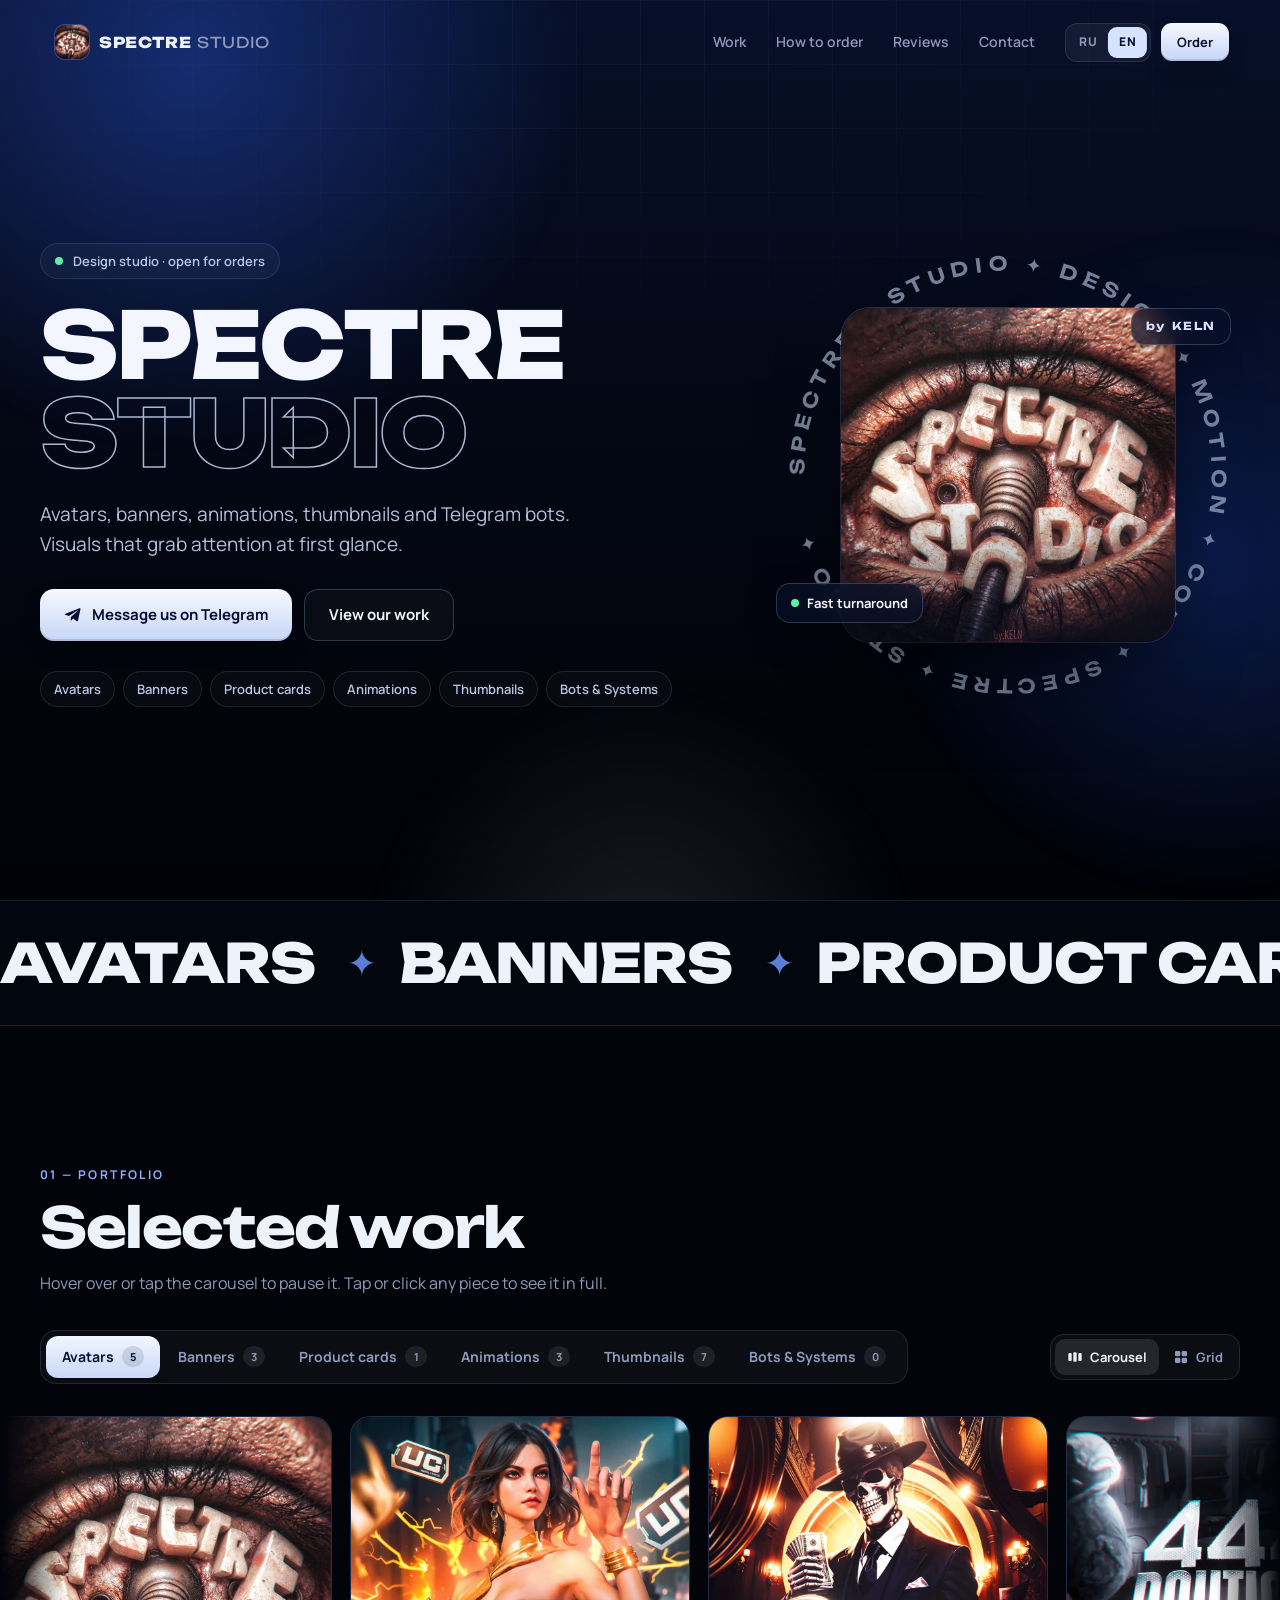
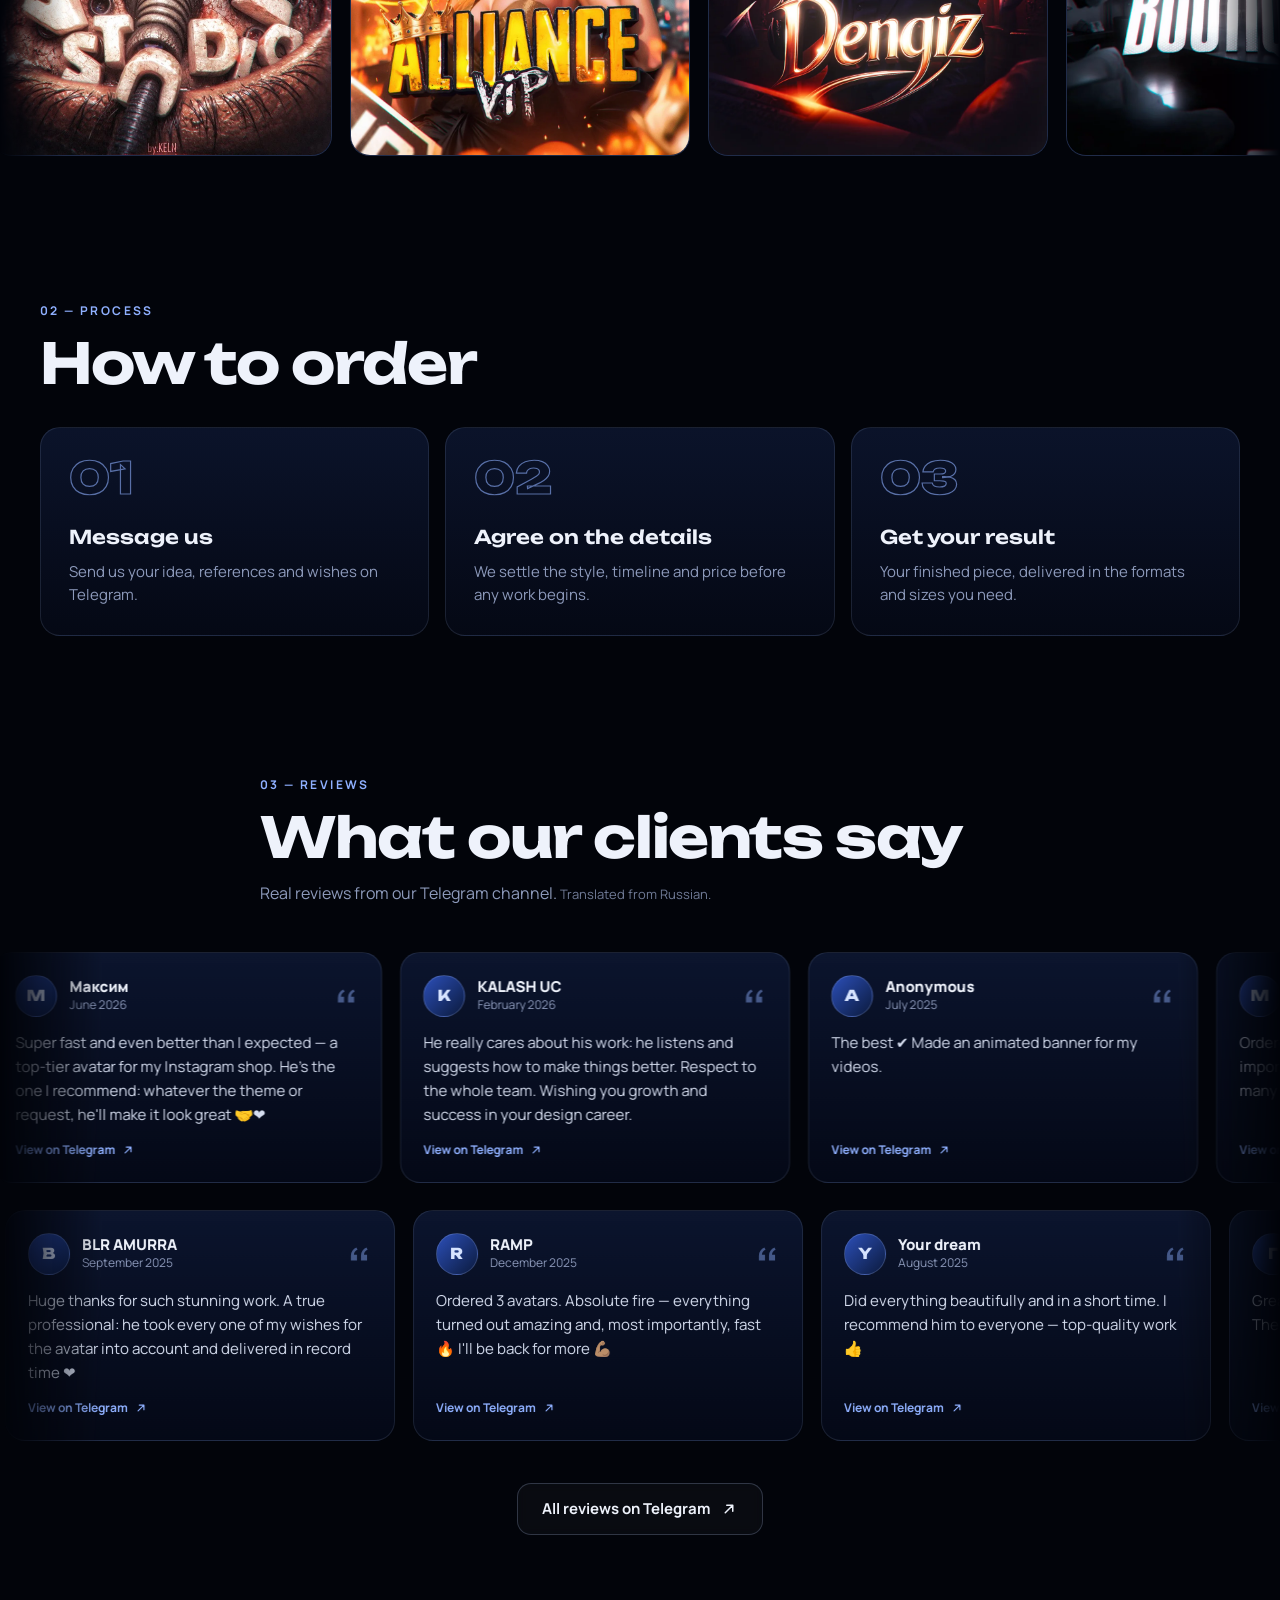
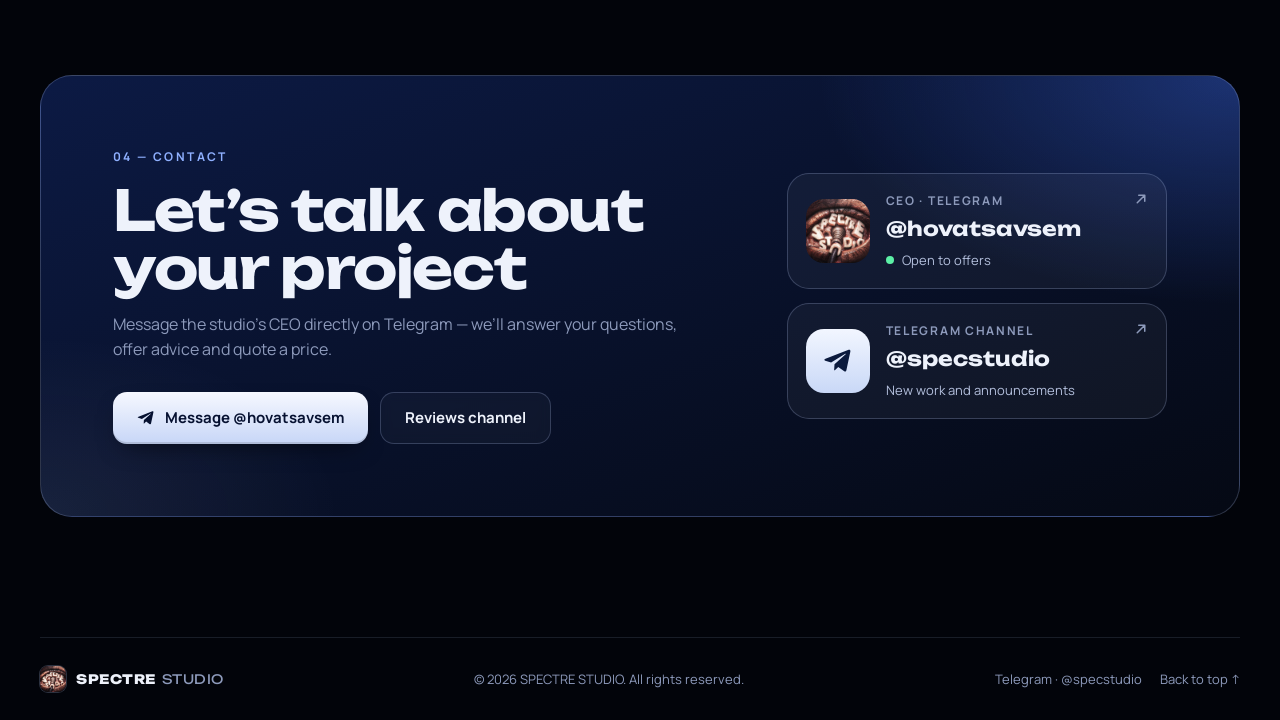
==== commit 78d7fedd: "Add Cards section with 3D card reveal, Onitsuka Mexico 66 work, Telegram channel link" ====
--- a/index.html
+++ b/index.html
@@ -14,7 +14,7 @@
   <meta property="og:image" content="assets/logo.webp">
   <link rel="preconnect" href="https://fonts.googleapis.com">
   <link rel="preconnect" href="https://fonts.gstatic.com" crossorigin>
-  <link href="https://fonts.googleapis.com/css2?family=Manrope:wght@400;500;600;700;800&family=Unbounded:wght@400;600;800&display=swap" rel="stylesheet">
+  <link href="https://fonts.googleapis.com/css2?family=Manrope:wght@400;500;600;700;800&family=Playfair+Display:ital,wght@1,400&family=Unbounded:wght@400;600;800&display=swap" rel="stylesheet">
   <link rel="stylesheet" href="css/style.css">
   <script>document.documentElement.classList.add('js')</script>
 </head>
@@ -168,6 +168,7 @@
             <a class="btn btn-ghost" href="https://t.me/specreview" target="_blank" rel="noopener" data-i18n="contact.cta2">Канал с отзывами</a>
           </div>
         </div>
+        <div class="contact-side">
         <a class="ceo spot" href="https://t.me/hovatsavsem" target="_blank" rel="noopener">
           <img src="assets/logo.webp" alt="" width="64" height="64" loading="lazy">
           <div>
@@ -177,6 +178,16 @@
           </div>
           <svg class="ic ceo-arrow" viewBox="0 0 24 24" aria-hidden="true"><path d="M7 17 17 7M9 7h8v8" fill="none" stroke="currentColor" stroke-width="2" stroke-linecap="round" stroke-linejoin="round"/></svg>
         </a>
+        <a class="ceo spot" href="https://t.me/specstudio" target="_blank" rel="noopener">
+          <span class="ch-ic" aria-hidden="true"><svg viewBox="0 0 24 24"><path d="M21.9 4.3 18.7 19.4c-.2 1-.9 1.3-1.7.8l-4.8-3.5-2.3 2.2c-.3.3-.5.5-1 .5l.3-4.9 8.9-8c.4-.3-.1-.5-.6-.2l-11 6.9-4.7-1.5c-1-.3-1-1 .2-1.5L20.5 3c.9-.3 1.6.2 1.4 1.3Z" fill="currentColor"/></svg></span>
+          <div>
+            <p class="ceo-role" data-i18n="contact.channelRole">Telegram-канал</p>
+            <p class="ceo-name">@specstudio</p>
+            <p class="ceo-status" data-i18n="contact.channelSub">Новые работы и анонсы</p>
+          </div>
+          <svg class="ic ceo-arrow" viewBox="0 0 24 24" aria-hidden="true"><path d="M7 17 17 7M9 7h8v8" fill="none" stroke="currentColor" stroke-width="2" stroke-linecap="round" stroke-linejoin="round"/></svg>
+        </a>
+        </div>
       </div>
     </section>
   </main>
@@ -184,7 +195,10 @@
   <footer class="footer container">
     <span class="brand small"><img src="assets/logo.webp" alt="" width="26" height="26" loading="lazy"><span>SPECTRE<b>STUDIO</b></span></span>
     <span class="muted">© <span id="year">2026</span> SPECTRE STUDIO. <span data-i18n="footer.rights">Все права защищены.</span></span>
-    <a class="muted link" href="#top" data-i18n="footer.top">Наверх ↑</a>
+    <span class="footer-links">
+      <a class="muted link" href="https://t.me/specstudio" target="_blank" rel="noopener">Telegram · @specstudio</a>
+      <a class="muted link" href="#top" data-i18n="footer.top">Наверх ↑</a>
+    </span>
   </footer>
 
   <!-- ================= LIGHTBOX ================= -->
--- a/css/style.css
+++ b/css/style.css
@@ -303,6 +303,76 @@
 .tags { display: flex; flex-wrap: wrap; gap: 6px; margin-top: auto; }
 .tags li { padding: 4px 9px; border-radius: 8px; font-size: 11px; font-weight: 700; font-family: ui-monospace, Consolas, monospace; color: var(--ice); background: rgba(92, 127, 214, .16); border: 1px solid rgba(92, 127, 214, .3); }
 
+/* ---------------- card reveal (раздел «Карточки») ---------------- */
+.cr-stage {
+  position: relative; overflow: hidden;
+  display: grid; grid-template-columns: 1fr 1fr; align-items: center; gap: clamp(20px, 4vw, 64px);
+  padding: clamp(28px, 5vw, 64px); border-radius: 28px; border: 1px solid var(--line);
+  background:
+    radial-gradient(55% 65% at 72% 48%, rgba(214, 227, 255, .07), transparent 70%),
+    linear-gradient(160deg, #0b1636, #040812 70%);
+}
+.cr-text > p, .cr-text > div, .cr-title > span { opacity: 0; }
+.cr-stage.play .cr-text > p, .cr-stage.play .cr-text > div, .cr-stage.play .cr-title > span {
+  animation: crText .9s var(--spring) both; animation-delay: var(--d, 0s);
+}
+@keyframes crText { from { opacity: 0; transform: translateY(18px); filter: blur(8px); } to { opacity: 1; transform: none; filter: none; } }
+.cr-eyebrow { display: inline-flex; align-items: center; gap: 10px; font-size: 13px; font-weight: 700; color: #c4d2f2; }
+.cr-eyebrow img { width: 22px; height: 22px; border-radius: 6px; object-fit: cover; }
+.cr-title { font-family: var(--display); font-weight: 700; font-size: clamp(30px, 4.2vw, 56px); line-height: 1.04; letter-spacing: -.025em; margin: 18px 0 16px; }
+.cr-title > span { display: block; }
+.cr-title .cr-it { font-family: "Playfair Display", Georgia, serif; font-style: italic; font-weight: 400; letter-spacing: -.01em; color: #b8c8ee; }
+.cr-sub { color: var(--muted); max-width: 42ch; }
+.cr-actions { display: flex; align-items: center; flex-wrap: wrap; gap: 18px; margin-top: 26px; }
+.cr-cta { display: inline-flex; align-items: center; gap: 8px; height: 44px; padding: 0 20px; border-radius: 99px; background: var(--text); color: #061131; font-size: 14px; font-weight: 700; transition: transform .25s var(--ease), background .25s; }
+.cr-cta:hover { transform: translateY(-2px); background: #fff; }
+.cr-dots { display: flex; gap: 6px; }
+.cr-dots button { width: 8px; height: 8px; border-radius: 99px; background: rgba(255, 255, 255, .25); transition: width .4s var(--ease), background .3s; }
+.cr-dots button.on { width: 22px; background: var(--ice); }
+
+.cr-scene { position: relative; display: grid; place-items: center; min-height: clamp(400px, 46vw, 600px); perspective: 1400px; }
+.cr-tilt { transform-style: preserve-3d; transition: transform .35s var(--ease); }
+.cr-float { transform-style: preserve-3d; }
+.cr-stage.play .cr-float { animation: crFloat 6s ease-in-out 1.5s infinite; }
+@keyframes crFloat { 0%, 100% { transform: translateY(0) rotateZ(0); } 50% { transform: translateY(-12px) rotateZ(.8deg); } }
+.cr-card {
+  position: relative; display: block; overflow: hidden; cursor: zoom-in;
+  width: clamp(230px, 25vw, 390px); aspect-ratio: 3 / 4; border-radius: 20px;
+  background: #0a1430; border: 1px solid rgba(255, 255, 255, .16);
+  box-shadow: 0 50px 90px -35px rgba(0, 0, 0, .95), 0 18px 40px -20px rgba(0, 0, 0, .8);
+  transform: rotateY(-14deg) rotateX(6deg) rotateZ(-3deg); opacity: 0;
+}
+.cr-card img { width: 100%; height: 100%; object-fit: cover; pointer-events: none; }
+.cr-card::after { content: ""; position: absolute; inset: 0; border-radius: inherit; pointer-events: none; box-shadow: inset 0 1px 0 rgba(255, 255, 255, .28), inset 0 0 0 1px rgba(255, 255, 255, .06); }
+.cr-stage.play .cr-card.in { animation: crIn 1.5s var(--spring) both; }
+.cr-card.out { animation: crOut .65s cubic-bezier(.7, 0, .84, 0) both; }
+@keyframes crIn {
+  0% { opacity: 0; transform: translate3d(38%, 14%, -220px) rotateY(-50deg) rotateX(22deg) rotateZ(14deg) scale(.82); filter: blur(6px) brightness(.6); }
+  55% { opacity: 1; filter: blur(0) brightness(1.06); }
+  100% { opacity: 1; transform: rotateY(-14deg) rotateX(6deg) rotateZ(-3deg); filter: none; }
+}
+@keyframes crOut {
+  from { opacity: 1; transform: rotateY(-14deg) rotateX(6deg) rotateZ(-3deg); }
+  to { opacity: 0; transform: translate3d(-34%, -6%, -240px) rotateY(32deg) rotateX(-10deg) rotateZ(-12deg) scale(.86); filter: blur(6px); }
+}
+.cr-sheen {
+  position: absolute; inset: -10% -40%; pointer-events: none; mix-blend-mode: soft-light;
+  background: linear-gradient(105deg, transparent 38%, rgba(255, 255, 255, .85) 48%, rgba(255, 255, 255, .2) 53%, transparent 62%);
+  transform: translateX(-70%);
+}
+.cr-stage.play .cr-sheen { animation: crSheen 5.5s ease-in-out 1.1s infinite; }
+@keyframes crSheen { 0% { transform: translateX(-70%); } 32%, 100% { transform: translateX(70%); } }
+.cr-shadow { position: absolute; left: 22%; right: 22%; bottom: 7%; height: 36px; border-radius: 50%; background: radial-gradient(closest-side, rgba(0, 0, 0, .7), transparent); opacity: 0; }
+.cr-stage.play .cr-shadow { animation: crShadow 1.5s var(--spring) both; }
+@keyframes crShadow { from { opacity: 0; transform: scale(.4); } to { opacity: 1; transform: none; } }
+.cr-caption { position: absolute; left: 0; right: 0; bottom: 0; text-align: center; font-size: 13px; font-weight: 600; color: var(--muted); }
+
+/* второй контакт — канал */
+.contact-side { display: grid; gap: 14px; }
+.ch-ic { width: 64px; height: 64px; flex: none; display: grid; place-items: center; border-radius: 18px; background: linear-gradient(180deg, #f2f6ff, #c9d8f7); color: #0b1a3d; }
+.ch-ic svg { width: 30px; height: 30px; }
+.footer-links { display: flex; gap: 18px; flex-wrap: wrap; justify-content: center; }
+
 /* ---------------- process ---------------- */
 .steps { display: grid; grid-template-columns: repeat(3, 1fr); gap: 16px; margin-top: 34px; counter-reset: s; }
 .step {
@@ -434,6 +504,9 @@
   .nav-links a { padding: 14px 16px; font-size: 16px; }
   .nav-right { margin-left: auto; }
   .steps { grid-template-columns: 1fr; }
+  .cr-stage { grid-template-columns: 1fr; }
+  .cr-scene { min-height: auto; padding: 24px 0 40px; }
+  .cr-card { width: min(68vw, 340px); }
 }
 @media (max-width: 560px) {
   .nav { gap: 8px; padding: 8px 8px 8px 10px; }
@@ -456,6 +529,8 @@
   .fb1 { left: -4px; }
   .ceo { padding: 16px; gap: 14px; }
   .ceo img { width: 52px; height: 52px; border-radius: 14px; }
+  .ch-ic { width: 52px; height: 52px; border-radius: 14px; }
+  .ch-ic svg { width: 24px; height: 24px; }
   .footer { justify-content: center; text-align: center; }
 }
 @media (max-width: 350px) {
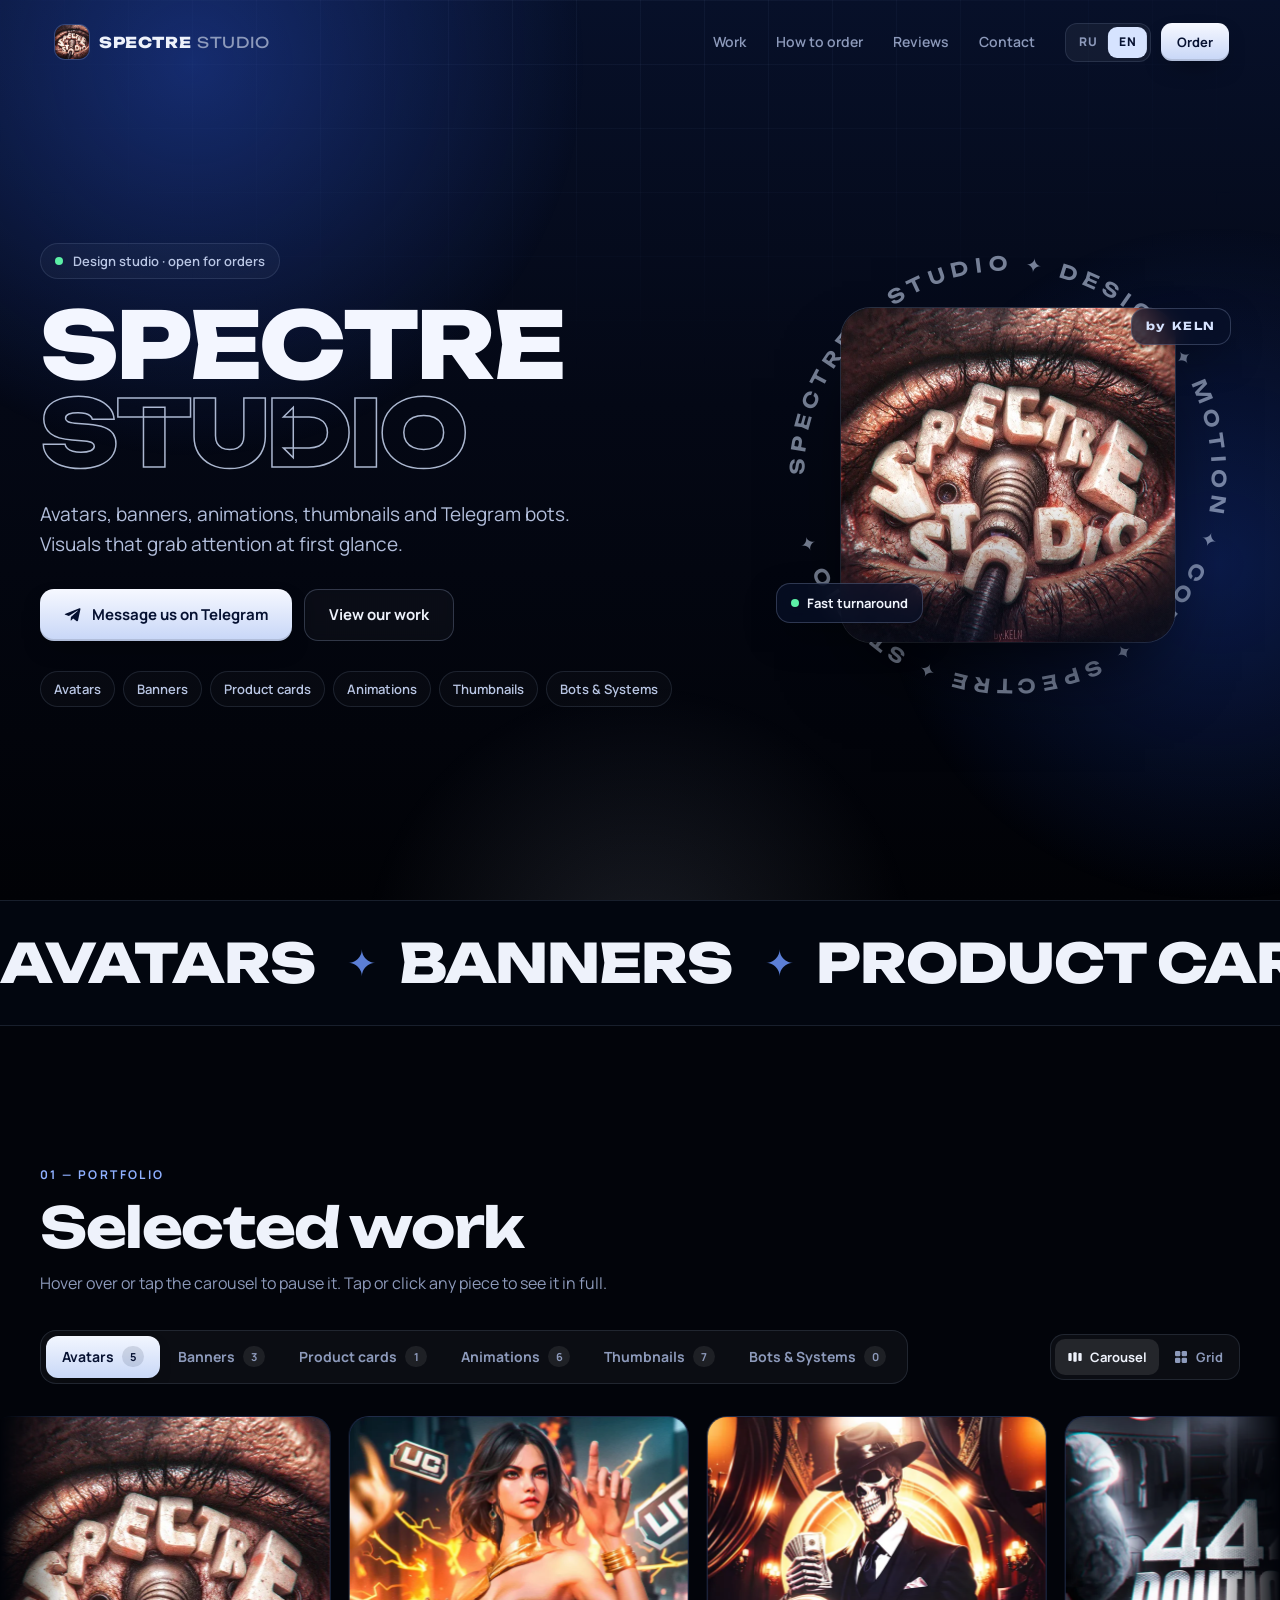
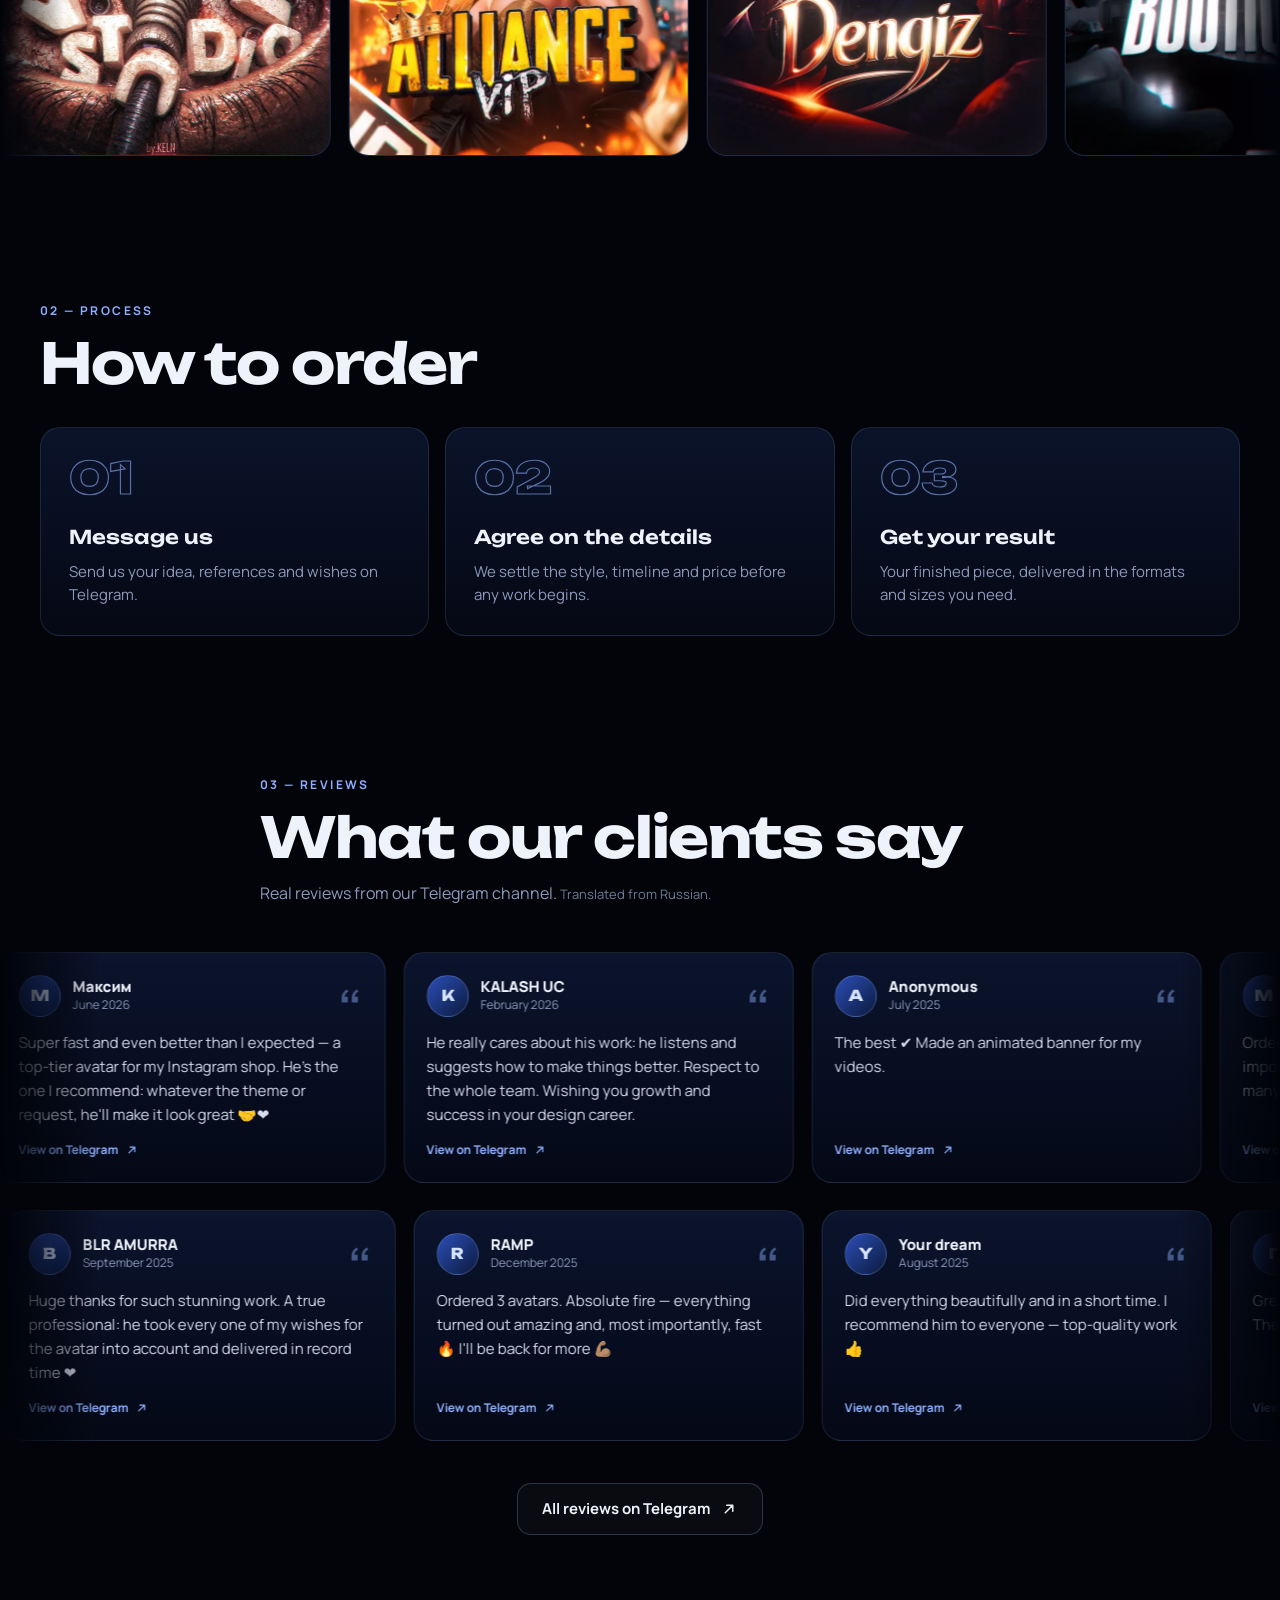
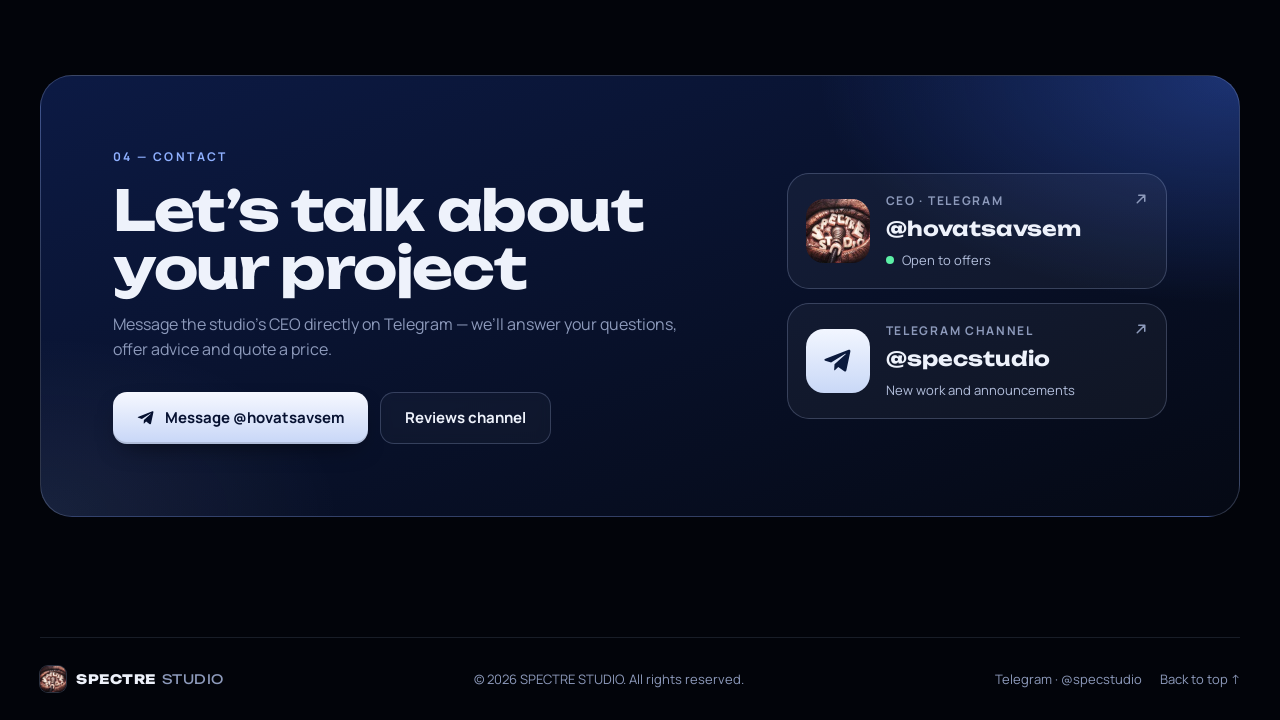
==== commit 02af1c56: "Optimize: self-hosted fonts, thumbnails, small logo, OG image, SEO files, 404; Umami analytics with " ====
--- a/index.html
+++ b/index.html
@@ -4,18 +4,31 @@
   <meta charset="utf-8">
   <meta name="viewport" content="width=device-width, initial-scale=1, viewport-fit=cover">
   <title>SPECTRE STUDIO — дизайн-студия</title>
-  <meta name="description" content="SPECTRE STUDIO — аватарки, баннеры, анимации, превью и Telegram-боты. Портфолио и отзывы.">
+  <meta name="description" content="SPECTRE STUDIO — аватарки, баннеры, карточки, анимации, превью и Telegram-боты. Портфолио и отзывы.">
   <meta name="theme-color" content="#040814">
-  <link rel="icon" href="assets/logo.webp" type="image/webp">
-  <link rel="apple-touch-icon" href="assets/logo.webp">
+  <meta name="color-scheme" content="dark">
+  <link rel="canonical" href="https://spectre-dsgn.github.io/">
+  <link rel="alternate" hreflang="ru" href="https://spectre-dsgn.github.io/?lang=ru">
+  <link rel="alternate" hreflang="en" href="https://spectre-dsgn.github.io/?lang=en">
+  <link rel="alternate" hreflang="x-default" href="https://spectre-dsgn.github.io/">
+  <link rel="icon" href="assets/favicon-32.png" sizes="32x32" type="image/png">
+  <link rel="apple-touch-icon" href="assets/apple-touch-icon.png">
+  <link rel="manifest" href="site.webmanifest">
   <meta property="og:type" content="website">
-  <meta property="og:title" content="SPECTRE STUDIO">
-  <meta property="og:description" content="Аватарки, баннеры, анимации, превью и Telegram-боты. Avatars, banners, animations, thumbnails & bots.">
-  <meta property="og:image" content="assets/logo.webp">
-  <link rel="preconnect" href="https://fonts.googleapis.com">
-  <link rel="preconnect" href="https://fonts.gstatic.com" crossorigin>
-  <link href="https://fonts.googleapis.com/css2?family=Manrope:wght@400;500;600;700;800&family=Playfair+Display:ital,wght@1,400&family=Unbounded:wght@400;600;800&display=swap" rel="stylesheet">
-  <link rel="stylesheet" href="css/style.css">
+  <meta property="og:site_name" content="SPECTRE STUDIO">
+  <meta property="og:url" content="https://spectre-dsgn.github.io/">
+  <meta property="og:title" content="SPECTRE STUDIO — дизайн-студия">
+  <meta property="og:description" content="Аватарки, баннеры, карточки, анимации, превью и Telegram-боты. Портфолио и отзывы.">
+  <meta property="og:image" content="https://spectre-dsgn.github.io/assets/og.jpg">
+  <meta property="og:image:width" content="1200">
+  <meta property="og:image:height" content="630">
+  <meta name="twitter:card" content="summary_large_image">
+  <meta name="twitter:image" content="https://spectre-dsgn.github.io/assets/og.jpg">
+  <link rel="preload" href="assets/fonts/Manrope-cyrillic.woff2" as="font" type="font/woff2" crossorigin>
+  <link rel="preload" href="assets/fonts/Manrope-latin.woff2" as="font" type="font/woff2" crossorigin>
+  <link rel="preload" href="assets/fonts/Unbounded-latin.woff2" as="font" type="font/woff2" crossorigin>
+  <link rel="stylesheet" href="css/style.css?v=20261012">
+  <script type="application/ld+json">{"@context":"https://schema.org","@type":"ProfessionalService","name":"SPECTRE STUDIO","url":"https://spectre-dsgn.github.io/","image":"https://spectre-dsgn.github.io/assets/og.jpg","logo":"https://spectre-dsgn.github.io/assets/icon-512.png","description":"Дизайн-студия: аватарки, баннеры, карточки товаров, анимации, превью и Telegram-боты.","sameAs":["https://t.me/specstudio","https://t.me/hovatsavsem","https://t.me/specreview"]}</script>
   <script>document.documentElement.classList.add('js')</script>
 </head>
 <body>
@@ -30,7 +43,7 @@
   <!-- ================= HEADER ================= -->
   <header class="nav" id="nav">
     <a class="brand" href="#top" aria-label="SPECTRE STUDIO">
-      <img src="assets/logo.webp" alt="" width="34" height="34">
+      <img src="assets/logo-128.webp" alt="" width="34" height="34">
       <span>SPECTRE<b>STUDIO</b></span>
     </a>
     <nav class="nav-links" id="navLinks">
@@ -170,7 +183,7 @@
         </div>
         <div class="contact-side">
         <a class="ceo spot" href="https://t.me/hovatsavsem" target="_blank" rel="noopener">
-          <img src="assets/logo.webp" alt="" width="64" height="64" loading="lazy">
+          <img src="assets/logo-128.webp" alt="" width="64" height="64" loading="lazy">
           <div>
             <p class="ceo-role">CEO · Telegram</p>
             <p class="ceo-name">@hovatsavsem</p>
@@ -193,7 +206,7 @@
   </main>
 
   <footer class="footer container">
-    <span class="brand small"><img src="assets/logo.webp" alt="" width="26" height="26" loading="lazy"><span>SPECTRE<b>STUDIO</b></span></span>
+    <span class="brand small"><img src="assets/logo-128.webp" alt="" width="26" height="26" loading="lazy"><span>SPECTRE<b>STUDIO</b></span></span>
     <span class="muted">© <span id="year">2026</span> SPECTRE STUDIO. <span data-i18n="footer.rights">Все права защищены.</span></span>
     <span class="footer-links">
       <a class="muted link" href="https://t.me/specstudio" target="_blank" rel="noopener">Telegram · @specstudio</a>
@@ -218,8 +231,10 @@
     </button>
   </div>
 
-  <script src="data/works.js"></script>
-  <script src="data/reviews.js"></script>
-  <script src="js/app.js"></script>
+  <script src="data/config.js?v=20261012"></script>
+  <script src="data/works.js?v=20261012"></script>
+  <script src="data/thumbs.js?v=20261012"></script>
+  <script src="data/reviews.js?v=20261012"></script>
+  <script src="js/app.js?v=20261012"></script>
 </body>
 </html>
--- a/css/style.css
+++ b/css/style.css
@@ -2,6 +2,55 @@
    SPECTRE STUDIO — styles
    Цвета меняются в :root
    ===================================================================== */
+/* self-hosted fonts (variable woff2, latin + cyrillic) */
+@font-face {
+  font-family: 'Manrope';
+  font-style: normal;
+  font-weight: 400 800;
+  font-display: swap;
+  src: url("../assets/fonts/Manrope-cyrillic.woff2") format('woff2');
+  unicode-range: U+0301, U+0400-045F, U+0490-0491, U+04B0-04B1, U+2116;
+}
+@font-face {
+  font-family: 'Manrope';
+  font-style: normal;
+  font-weight: 400 800;
+  font-display: swap;
+  src: url("../assets/fonts/Manrope-latin.woff2") format('woff2');
+  unicode-range: U+0000-00FF, U+0131, U+0152-0153, U+02BB-02BC, U+02C6, U+02DA, U+02DC, U+0304, U+0308, U+0329, U+2000-206F, U+20AC, U+2122, U+2191, U+2193, U+2212, U+2215, U+FEFF, U+FFFD;
+}
+@font-face {
+  font-family: 'Playfair Display';
+  font-style: italic;
+  font-weight: 400;
+  font-display: swap;
+  src: url("../assets/fonts/PlayfairDisplayi-cyrillic.woff2") format('woff2');
+  unicode-range: U+0301, U+0400-045F, U+0490-0491, U+04B0-04B1, U+2116;
+}
+@font-face {
+  font-family: 'Playfair Display';
+  font-style: italic;
+  font-weight: 400;
+  font-display: swap;
+  src: url("../assets/fonts/PlayfairDisplayi-latin.woff2") format('woff2');
+  unicode-range: U+0000-00FF, U+0131, U+0152-0153, U+02BB-02BC, U+02C6, U+02DA, U+02DC, U+0304, U+0308, U+0329, U+2000-206F, U+20AC, U+2122, U+2191, U+2193, U+2212, U+2215, U+FEFF, U+FFFD;
+}
+@font-face {
+  font-family: 'Unbounded';
+  font-style: normal;
+  font-weight: 400 800;
+  font-display: swap;
+  src: url("../assets/fonts/Unbounded-cyrillic.woff2") format('woff2');
+  unicode-range: U+0301, U+0400-045F, U+0490-0491, U+04B0-04B1, U+2116;
+}
+@font-face {
+  font-family: 'Unbounded';
+  font-style: normal;
+  font-weight: 400 800;
+  font-display: swap;
+  src: url("../assets/fonts/Unbounded-latin.woff2") format('woff2');
+  unicode-range: U+0000-00FF, U+0131, U+0152-0153, U+02BB-02BC, U+02C6, U+02DA, U+02DC, U+0304, U+0308, U+0329, U+2000-206F, U+20AC, U+2122, U+2191, U+2193, U+2212, U+2215, U+FEFF, U+FFFD;
+}
 :root {
   --bg-0: #02040a;
   --bg-1: #060c1f;
@@ -478,6 +527,12 @@
 .lb-prev { left: 16px; top: 50%; margin-top: -24px; }
 .lb-next { right: 16px; top: 50%; margin-top: -24px; }
 body.lb-lock { overflow: hidden; }
+
+/* ---------------- owner mode toast ---------------- */
+.owner-toast { position: fixed; left: 50%; bottom: calc(24px + env(safe-area-inset-bottom)); z-index: 200; transform: translateX(-50%);
+  width: max-content; max-width: calc(100vw - 32px); padding: 14px 18px; border-radius: 14px; font-size: 14px; font-weight: 600; line-height: 1.4;
+  color: #061131; background: #eef2fb; box-shadow: 0 18px 40px -16px rgba(0, 0, 0, .7); transition: opacity .5s var(--ease); }
+.owner-toast.hide { opacity: 0; }
 
 /* ---------------- reveal ---------------- */
 .js .reveal { opacity: 0; transform: translateY(26px); filter: blur(8px); transition: opacity 1s var(--ease), transform 1s var(--ease), filter 1s var(--ease); transition-delay: var(--d, 0s); }
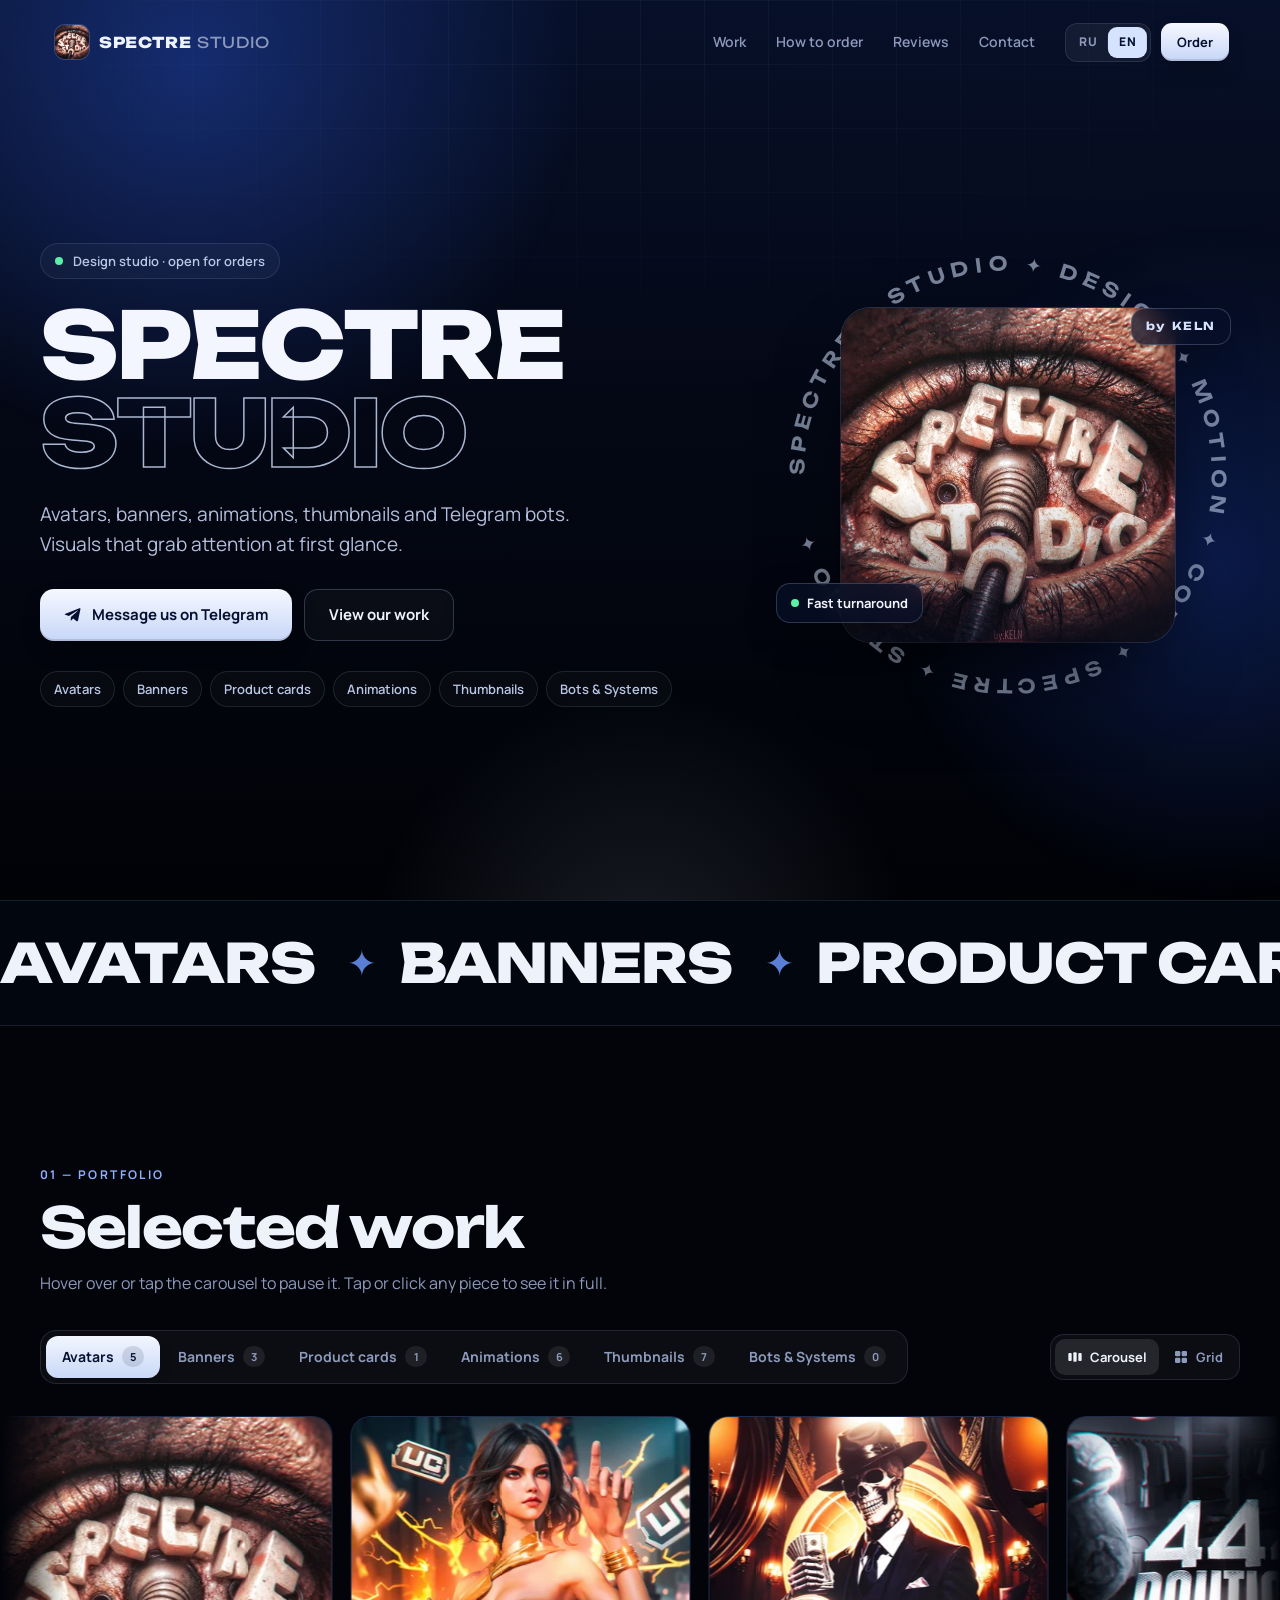
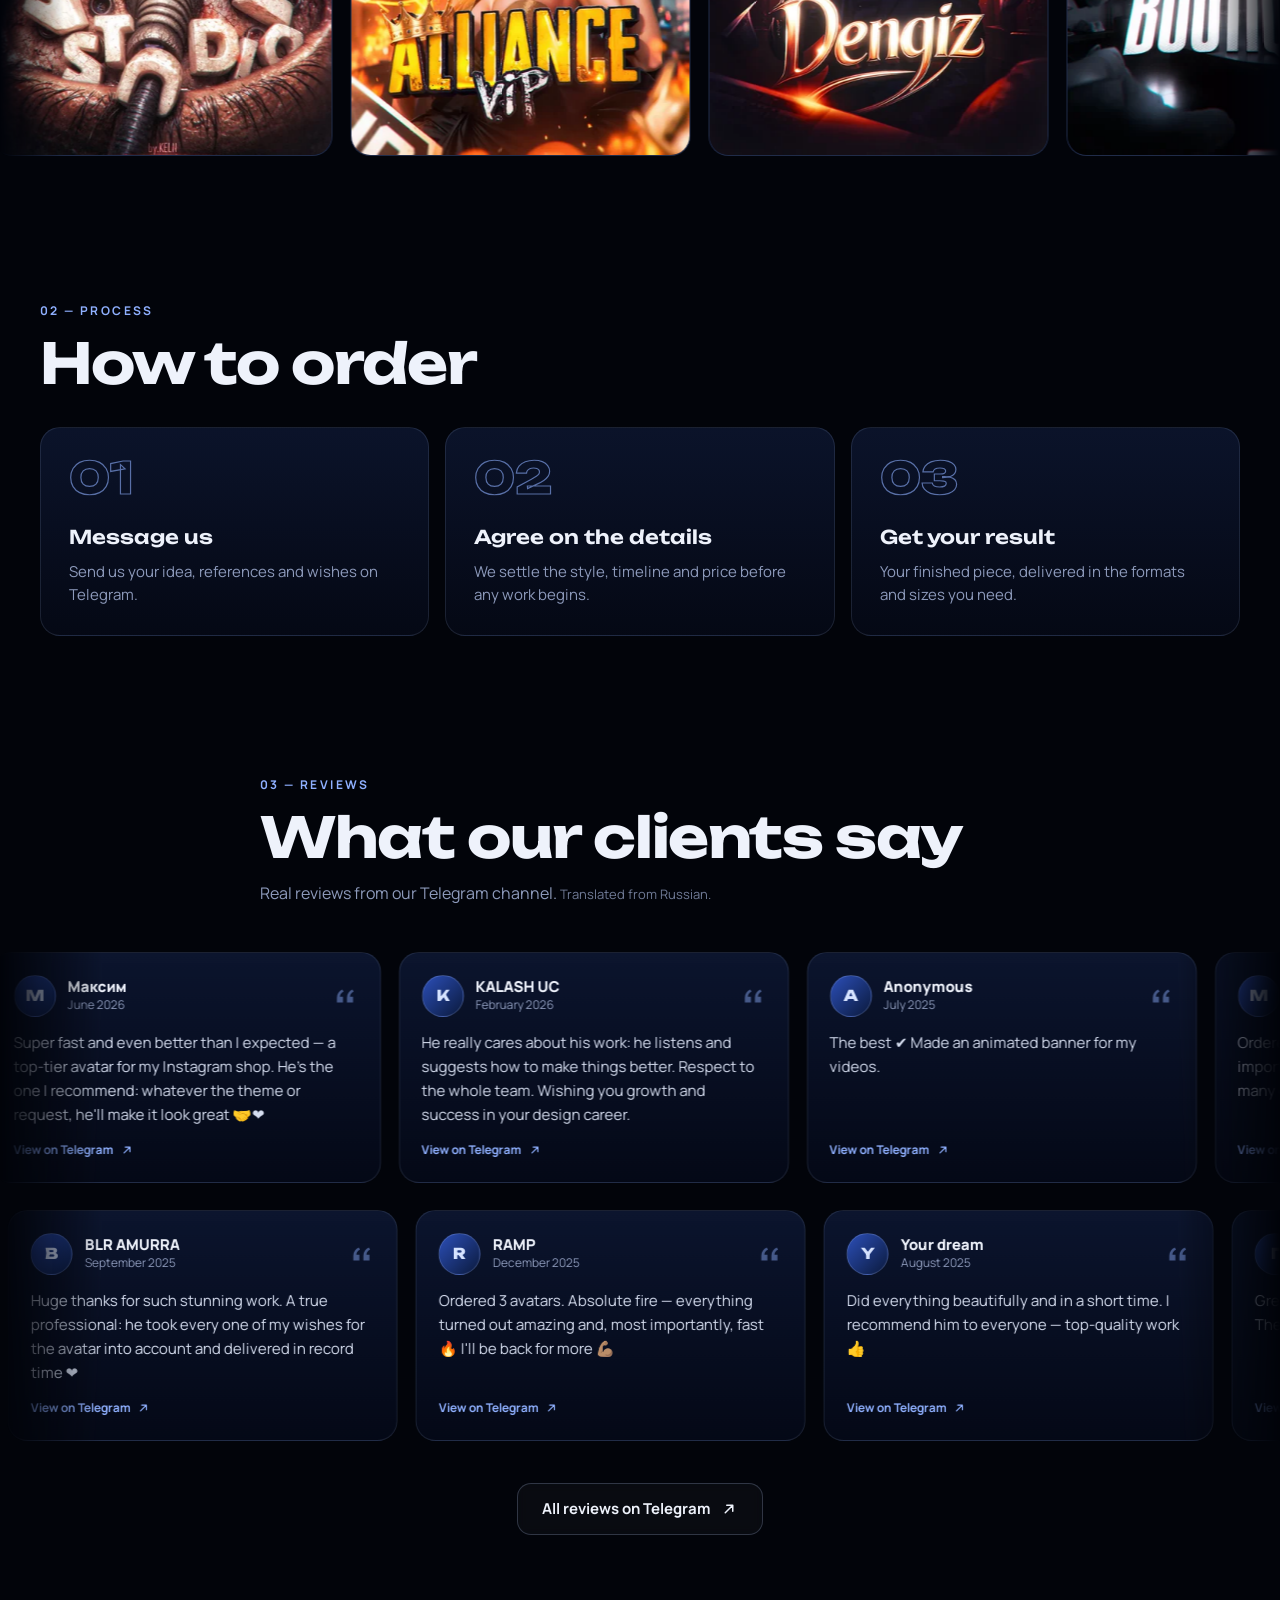
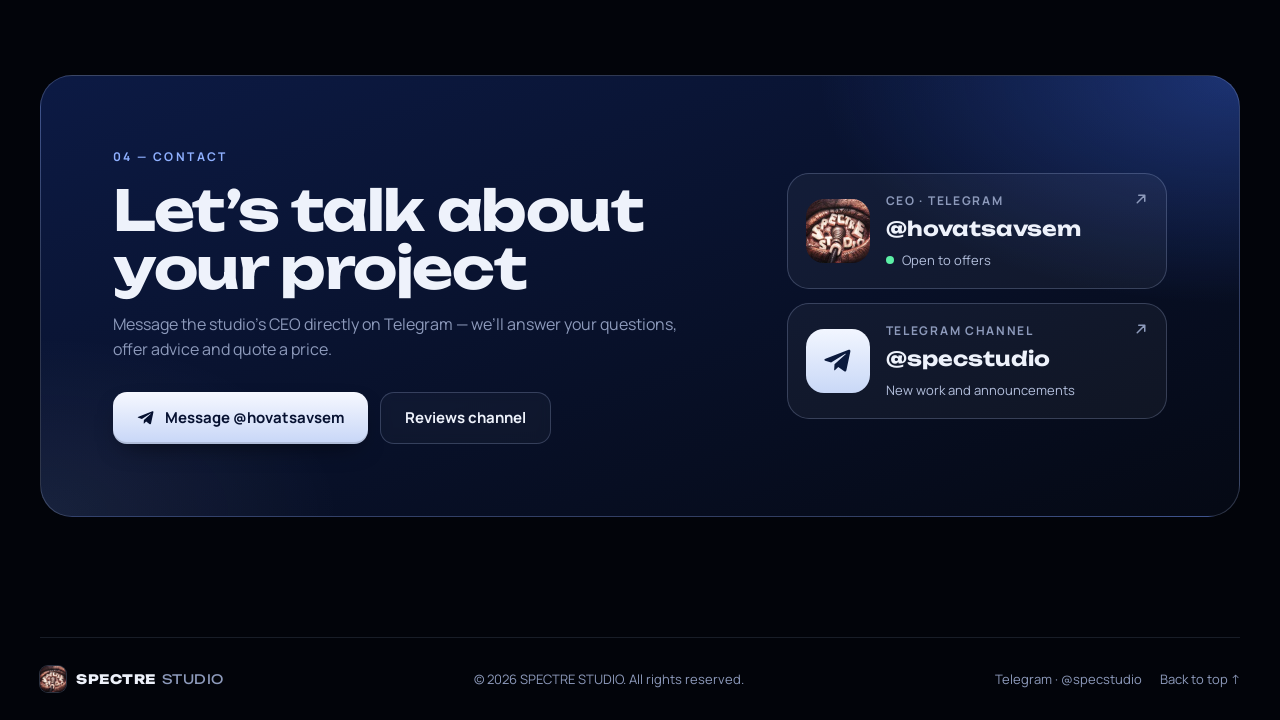
==== commit 1b80f919: "Responsive srcset thumbnails for phones, webp manifest icons" ====
--- a/index.html
+++ b/index.html
@@ -27,8 +27,8 @@
   <link rel="preload" href="assets/fonts/Manrope-cyrillic.woff2" as="font" type="font/woff2" crossorigin>
   <link rel="preload" href="assets/fonts/Manrope-latin.woff2" as="font" type="font/woff2" crossorigin>
   <link rel="preload" href="assets/fonts/Unbounded-latin.woff2" as="font" type="font/woff2" crossorigin>
-  <link rel="stylesheet" href="css/style.css?v=20261012">
-  <script type="application/ld+json">{"@context":"https://schema.org","@type":"ProfessionalService","name":"SPECTRE STUDIO","url":"https://spectre-dsgn.github.io/","image":"https://spectre-dsgn.github.io/assets/og.jpg","logo":"https://spectre-dsgn.github.io/assets/icon-512.png","description":"Дизайн-студия: аватарки, баннеры, карточки товаров, анимации, превью и Telegram-боты.","sameAs":["https://t.me/specstudio","https://t.me/hovatsavsem","https://t.me/specreview"]}</script>
+  <link rel="stylesheet" href="css/style.css?v=20261012b">
+  <script type="application/ld+json">{"@context":"https://schema.org","@type":"ProfessionalService","name":"SPECTRE STUDIO","url":"https://spectre-dsgn.github.io/","image":"https://spectre-dsgn.github.io/assets/og.jpg","logo":"https://spectre-dsgn.github.io/assets/apple-touch-icon.png","description":"Дизайн-студия: аватарки, баннеры, карточки товаров, анимации, превью и Telegram-боты.","sameAs":["https://t.me/specstudio","https://t.me/hovatsavsem","https://t.me/specreview"]}</script>
   <script>document.documentElement.classList.add('js')</script>
 </head>
 <body>
@@ -231,10 +231,10 @@
     </button>
   </div>
 
-  <script src="data/config.js?v=20261012"></script>
-  <script src="data/works.js?v=20261012"></script>
-  <script src="data/thumbs.js?v=20261012"></script>
-  <script src="data/reviews.js?v=20261012"></script>
-  <script src="js/app.js?v=20261012"></script>
+  <script src="data/config.js?v=20261012b"></script>
+  <script src="data/works.js?v=20261012b"></script>
+  <script src="data/thumbs.js?v=20261012b"></script>
+  <script src="data/reviews.js?v=20261012b"></script>
+  <script src="js/app.js?v=20261012b"></script>
 </body>
 </html>
